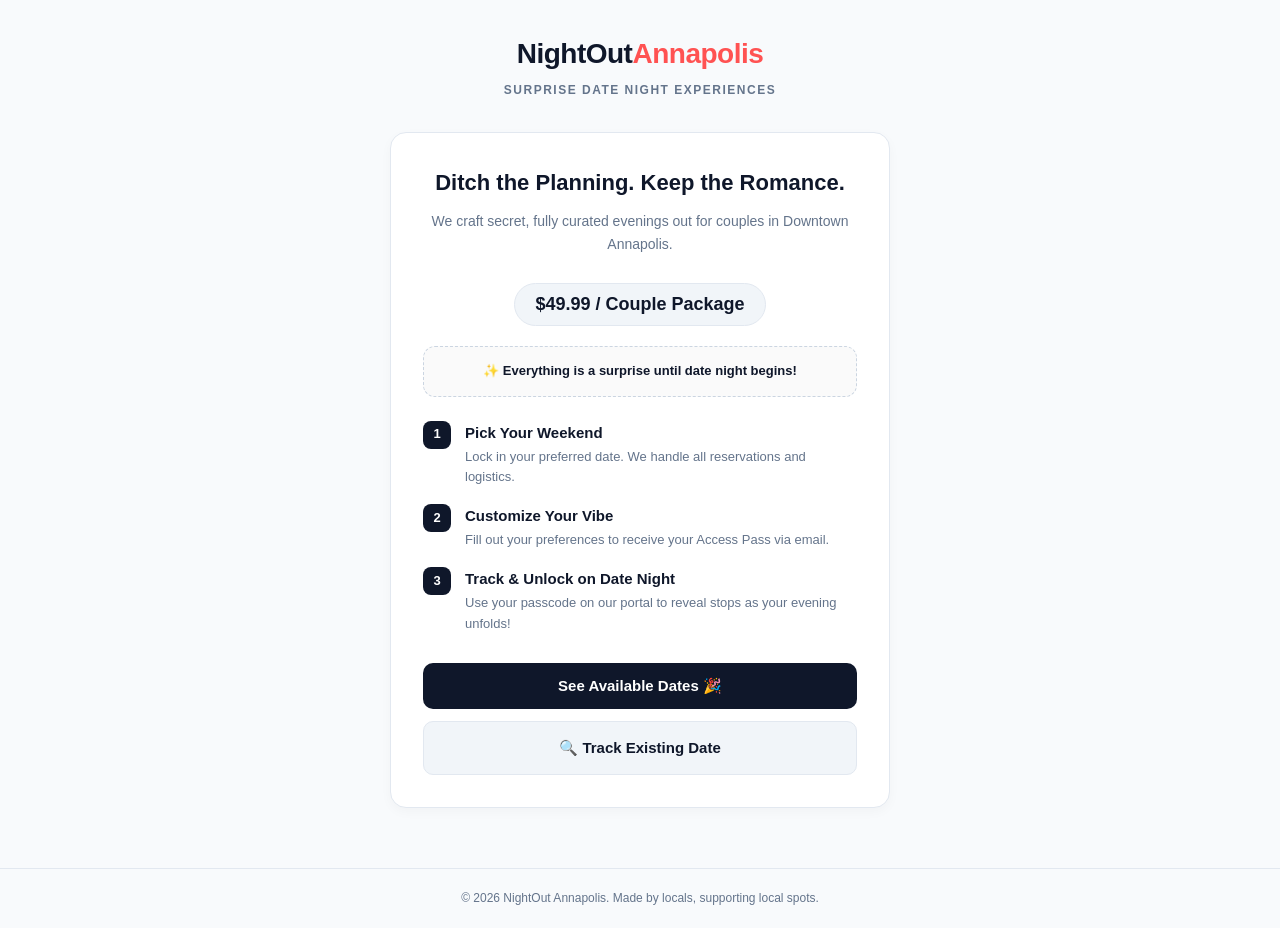
==== index.html @ 28fc631a "Update index.html" ====
<!DOCTYPE html>
<html lang="en">
<head>
    <meta charset="UTF-8">
    <meta name="viewport" content="width=device-width, initial-scale=1.0">
    <title>NightOut Annapolis — Fully Curated Surprises for Couples</title>
    <style>
        :root {
            --bg-color: #f8fafc;
            --card-bg: #ffffff;
            --primary: #0f172a;
            --accent: #ff5252;
            --text-main: #0f172a;
            --text-muted: #64748b;
            --border-color: #e2e8f0;
        }

        * { box-sizing: border-box; margin: 0; padding: 0; font-family: -apple-system, BlinkMacSystemFont, "Segoe UI", Roboto, sans-serif; }

        body {
            background-color: var(--bg-color);
            color: var(--text-main);
            line-height: 1.6;
            display: flex;
            flex-direction: column;
            min-height: 100vh;
        }

        header { text-align: center; padding: 32px 20px 12px 20px; }
        .logo { font-size: 28px; font-weight: 900; color: var(--primary); text-decoration: none; letter-spacing: -0.5px; }
        .logo span { color: var(--accent); }
        .tagline { font-size: 12px; color: var(--text-muted); font-weight: 700; letter-spacing: 1.5px; text-transform: uppercase; margin-top: 4px; }

        main { flex: 1; max-width: 540px; width: 100%; margin: 0 auto; padding: 20px 20px 60px 20px; }

        .view-card {
            background-color: var(--card-bg);
            border: 1px solid var(--border-color);
            border-radius: 16px;
            padding: 32px;
            box-shadow: 0 4px 12px rgba(15, 23, 42, 0.03);
            text-align: center;
        }

        h2 { font-size: 22px; font-weight: 800; margin-bottom: 10px; color: var(--primary); }
        p { color: var(--text-muted); margin-bottom: 20px; font-size: 14px; }

        .price-badge {
            display: inline-block;
            background-color: #f1f5f9;
            color: var(--primary);
            border: 1px solid var(--border-color);
            font-size: 18px; font-weight: 800; padding: 6px 20px; border-radius: 50px; margin: 8px 0 20px 0;
        }

        .highlight-box { background: #fafafa; border: 1px dashed #cbd5e1; padding: 14px; border-radius: 12px; margin-bottom: 24px; }
        .highlight-box p { margin-bottom: 0; color: var(--primary); font-weight: 600; font-size: 13px; }

        .steps { margin-bottom: 28px; text-align: left; }
        .step-item { display: flex; align-items: flex-start; margin-bottom: 16px; }
        .step-number {
            background-color: var(--primary);
            color: white; font-weight: 800; width: 28px; height: 28px; border-radius: 8px;
            display: flex; align-items: center; justify-content: center; margin-right: 14px; flex-shrink: 0; font-size: 13px;
        }
        .step-text h4 { font-size: 15px; font-weight: 700; margin-bottom: 2px; }
        .step-text p { font-size: 13px; margin-bottom: 0; color: var(--text-muted); }

        .form-group { margin-bottom: 18px; text-align: left; }
        label { display: block; margin-bottom: 6px; font-weight: 700; font-size: 12px; color: var(--primary); text-transform: uppercase; letter-spacing: 0.5px; }
        input[type="text"], input[type="tel"], input[type="email"], select {
            width: 100%; padding: 12px 14px; border-radius: 10px; border: 1px solid var(--border-color);
            background-color: #ffffff; color: var(--text-main); font-size: 14px; outline: none;
        }
        input:focus, select:focus { border-color: var(--primary); }

        .btn {
            display: block; width: 100%; background-color: var(--primary);
            color: white; border: none; padding: 14px; font-size: 15px; font-weight: 700; border-radius: 10px;
            cursor: pointer; text-align: center; text-decoration: none; transition: background 0.2s;
        }
        .btn:hover { background-color: #1e293b; }
        .btn-secondary { background: #f1f5f9; color: var(--primary); border: 1px solid var(--border-color); margin-top: 12px; }
        .btn-secondary:hover { background: #e2e8f0; }

        .hidden { display: none !important; }
        footer { text-align: center; padding: 20px; font-size: 12px; color: var(--text-muted); border-top: 1px solid var(--border-color); }
    </style>
</head>
<body>

    <header>
        <a href="index.html" class="logo">NightOut<span>Annapolis</span></a>
        <div class="tagline">Surprise Date Night Experiences</div>
    </header>

    <main>
        <!-- WELCOME SCREEN -->
        <div id="welcomeView" class="view-card">
            <h2>Ditch the Planning. Keep the Romance.</h2>
            <p>We craft secret, fully curated evenings out for couples in Downtown Annapolis.</p>
            
            <div class="price-badge">$49.99 / Couple Package</div>

            <div class="highlight-box">
                <p>✨ Everything is a surprise until date night begins!</p>
            </div>

            <div class="steps">
                <div class="step-item">
                    <div class="step-number">1</div>
                    <div class="step-text">
                        <h4>Pick Your Weekend</h4>
                        <p>Lock in your preferred date. We handle all reservations and logistics.</p>
                    </div>
                </div>
                <div class="step-item">
                    <div class="step-number">2</div>
                    <div class="step-text">
                        <h4>Customize Your Vibe</h4>
                        <p>Fill out your preferences to receive your Access Pass via email.</p>
                    </div>
                </div>
                <div class="step-item">
                    <div class="step-number">3</div>
                    <div class="step-text">
                        <h4>Track & Unlock on Date Night</h4>
                        <p>Use your passcode on our portal to reveal stops as your evening unfolds!</p>
                    </div>
                </div>
            </div>

            <button class="btn" onclick="switchView('bookingView')">See Available Dates 🎉</button>
            <a href="tracker.html" class="btn btn-secondary">🔍 Track Existing Date</a>
        </div>

        <!-- BOOKING SCREEN -->
        <div id="bookingView" class="view-card hidden">
            <h2>Select Your Weekend</h2>
            <p>Includes pre-booked activity tickets, curated dining reservations with perks, and surprise dessert vouchers.</p>
            
            <div style="margin: 20px 0; display: flex; flex-direction: column; gap: 12px;">
                <div style="border: 1px solid var(--border-color); border-radius: 12px; padding: 16px; display: flex; justify-content: space-between; align-items: center;">
                    <div style="text-align: left;">
                        <h4 style="font-size: 15px;">Saturday, August 8</h4>
                        <p style="font-size: 12px; color: var(--accent); font-weight: 700; margin: 0;">🔥 Only 2 Slots Left!</p>
                    </div>
                    <button class="btn" style="width: auto; padding: 8px 16px; font-size: 13px;" onclick="triggerCheckout('Saturday, August 8')">Book ($49.99)</button>
                </div>
            </div>

            <button class="btn btn-secondary" onclick="switchView('welcomeView')">← Back to Overview</button>
        </div>

        <!-- POST-PAYMENT PREFERENCES -->
        <div id="preferencesView" class="view-card hidden">
            <h2>Payment Successful! 🎉</h2>
            <p>Fill out your preferences below to generate your Access Pass:</p>
            
            <form id="preferencesForm">
                <div class="form-group">
                    <label for="names">1) First & Last Names (Both Guests):</label>
                    <input type="text" id="names" placeholder="e.g. John Smith & Jane Doe" required>
                </div>
                <div class="form-group">
                    <label for="phone">2) Cell Phone Number:</label>
                    <input type="tel" id="phone" placeholder="e.g. (410) 555-0199" required>
                </div>
                <div class="form-group">
                    <label for="email">3) Email Address:</label>
                    <input type="email" id="email" placeholder="e.g. john@example.com" required>
                </div>
                <div class="form-group">
                    <label for="diet">4) Dietary Restrictions / Food Allergies:</label>
                    <input type="text" id="diet" placeholder="e.g. None, Vegetarian, Shellfish Allergy" required>
                </div>
                <div class="form-group">
                    <label for="vibe">5) Date Vibe:</label>
                    <select id="vibe" required>
                        <option value="" disabled selected>Select a vibe...</option>
                        <option value="Waterfront & Seafood">Waterfront & Fresh Seafood</option>
                        <option value="Cozy & Intimate Wine Bar">Cozy & Intimate Wine Bar</option>
                        <option value="Hidden Underground Gastropub">Hidden Underground Gastropub</option>
                    </select>
                </div>
                <div class="form-group">
                    <label for="priceTier">6) Target Dinner Price Range:</label>
                    <select id="priceTier" required>
                        <option value="" disabled selected>Select dinner price tier...</option>
                        <option value="$ ($15-25 per person)">$ — Budget Friendly</option>
                        <option value="$$ ($25-40 per person)">$$ — Moderate / Standard</option>
                        <option value="$$$ ($40-65 per person)">$$$ — Upscale Dining</option>
                    </select>
                </div>

                <button type="submit" class="btn">Lock In Preferences & Get Pass 🔐</button>
            </form>
        </div>
    </main>

    <footer>&copy; 2026 NightOut Annapolis. Made by locals, supporting local spots.</footer>

    <script>
        const STRIPE_LINK = "https://buy.stripe.com/test_6oU8wP7Hr5ese13cwVbII00";
        const GOOGLE_SCRIPT_URL = "https://script.google.com/macros/s/AKfycbzK5qTseJuvbgz7uOT056mxcE2o-JESYaNkNkLnEhcASWbCfFkzxJ-SFBcqgxnPk8jW7-/exec";

        function switchView(id) {
            document.getElementById('welcomeView').classList.add('hidden');
            document.getElementById('bookingView').classList.add('hidden');
            document.getElementById('preferencesView').classList.add('hidden');
            document.getElementById(id).classList.remove('hidden');
        }

        function triggerCheckout(date) {
            localStorage.setItem('chosenDate', date);
            window.location.href = STRIPE_LINK;
        }

        window.addEventListener('DOMContentLoaded', () => {
            const urlParams = new URLSearchParams(window.location.search);
            if (window.location.hash === '#success' || urlParams.get('success') === 'true') {
                switchView('preferencesView');
            }
        });

        document.getElementById('preferencesForm').addEventListener('submit', (e) => {
            e.preventDefault();
            const submitBtn = e.target.querySelector('button');
            submitBtn.textContent = "Saving & Emailing Pass...";
            submitBtn.disabled = true;

            const payload = {
                date: localStorage.getItem('chosenDate') || "Saturday, August 8",
                names: document.getElementById('names').value,
                phone: document.getElementById('phone').value,
                email: document.getElementById('email').value,
                diet: document.getElementById('diet').value,
                vibe: document.getElementById('vibe').value,
                priceTier: document.getElementById('priceTier').value
            };

            fetch(GOOGLE_SCRIPT_URL, {
                method: "POST",
                mode: "no-cors",
                headers: { "Content-Type": "application/json" },
                body: JSON.stringify(payload)
            })
            .then(() => {
                alert('Preferences locked in! Check your email for your confidential Access Pass.');
                window.location.href = "tracker.html";
            });
        });
    </script>
</body>
</html>
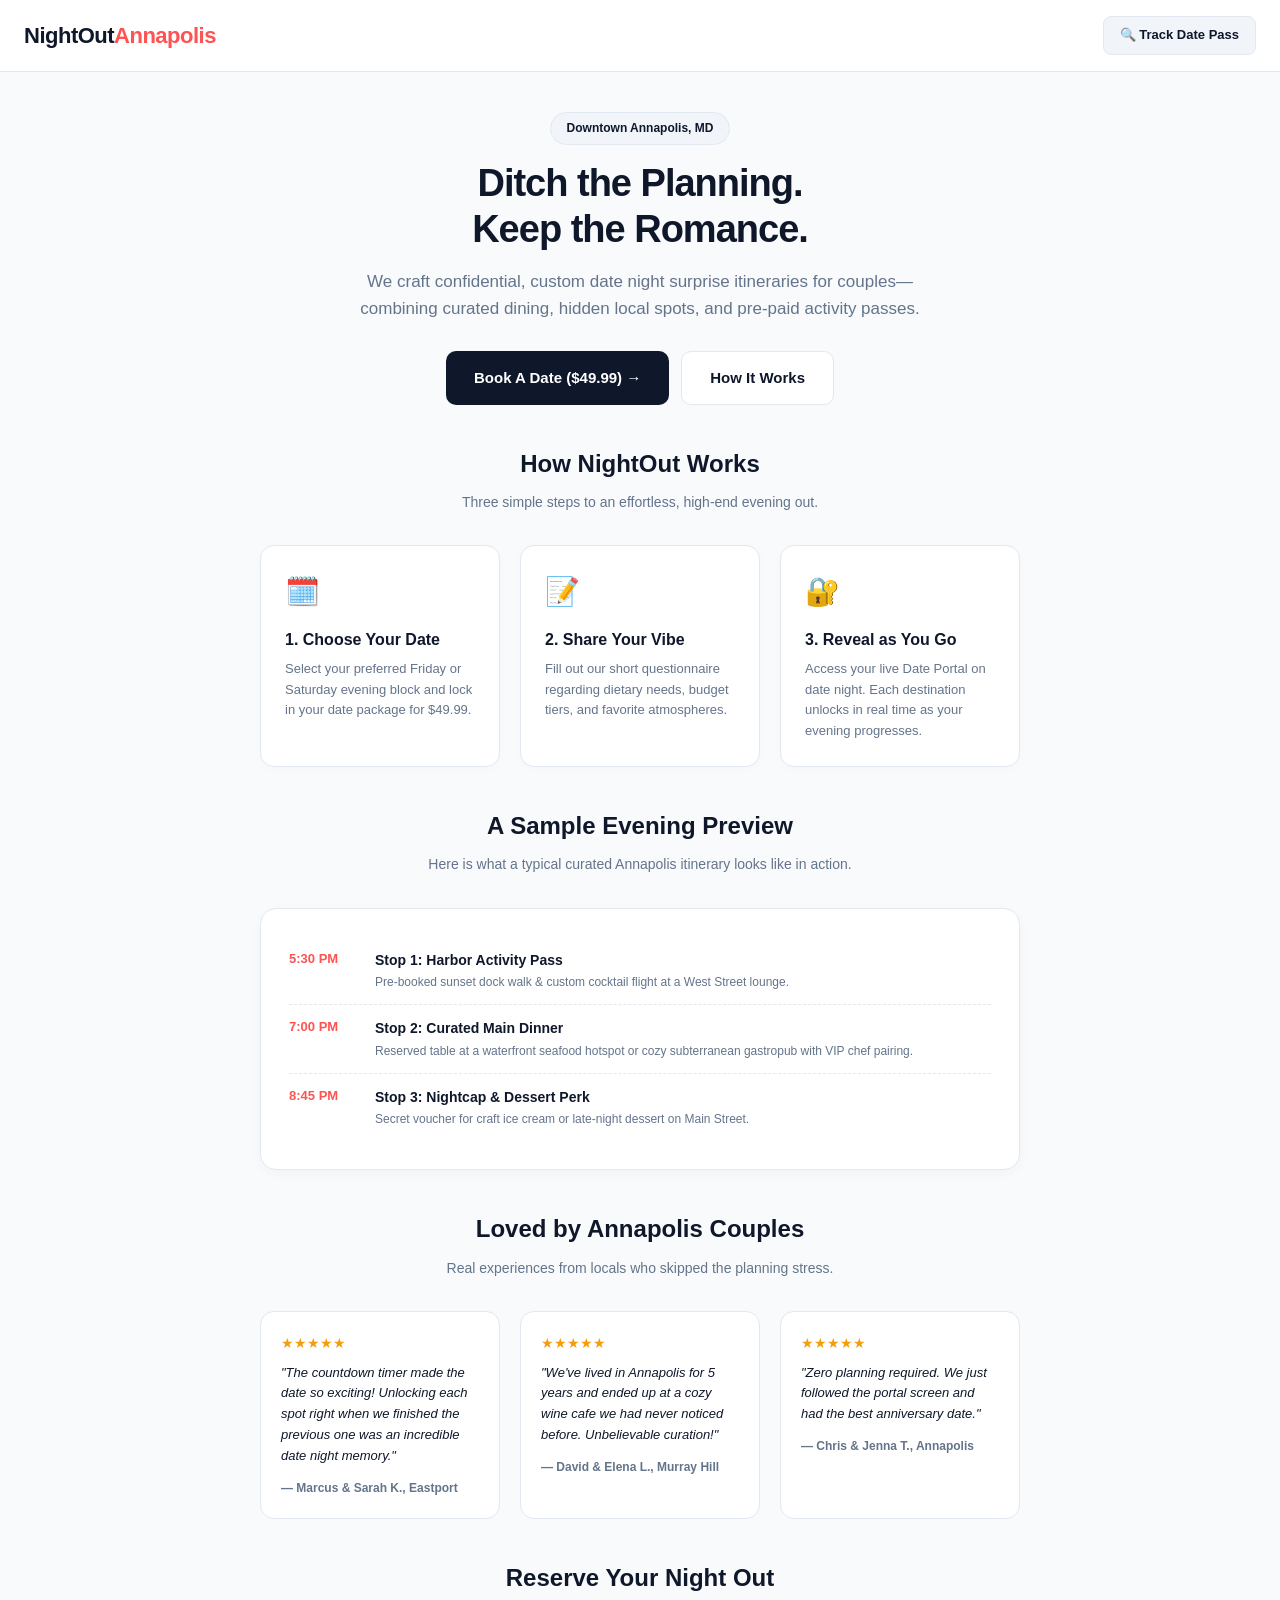
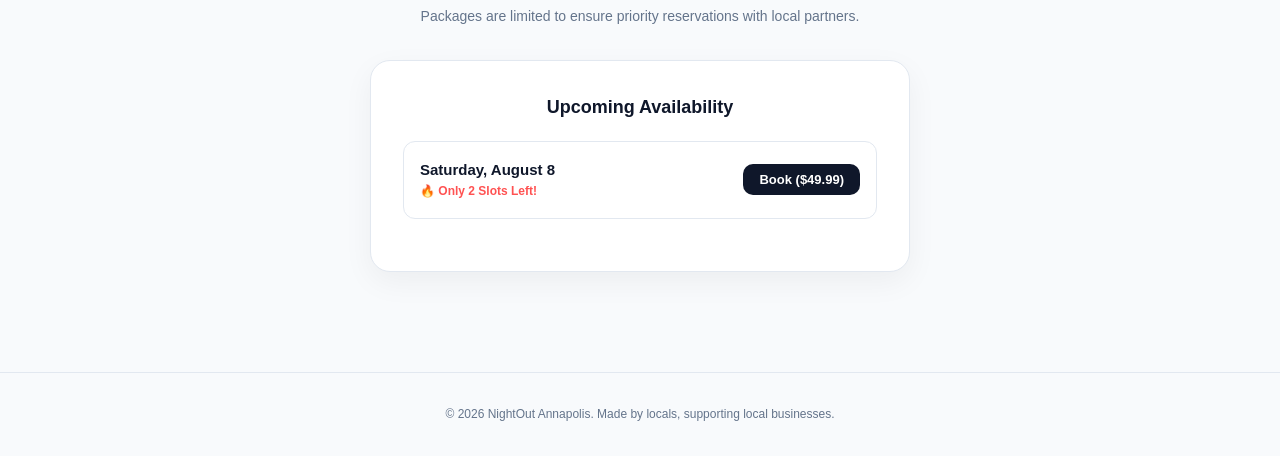
==== commit 253bd26e: "Update index.html" ====
--- a/index.html
+++ b/index.html
@@ -26,189 +26,264 @@
             min-height: 100vh;
         }
 
-        header { text-align: center; padding: 32px 20px 12px 20px; }
-        .logo { font-size: 28px; font-weight: 900; color: var(--primary); text-decoration: none; letter-spacing: -0.5px; }
+        /* Header Navigation */
+        header {
+            background: rgba(255, 255, 255, 0.9);
+            backdrop-filter: blur(8px);
+            border-bottom: 1px solid var(--border-color);
+            position: sticky; top: 0; z-index: 100;
+            padding: 16px 24px; display: flex; justify-content: space-between; align-items: center;
+        }
+        .logo { font-size: 22px; font-weight: 900; color: var(--primary); text-decoration: none; letter-spacing: -0.5px; }
         .logo span { color: var(--accent); }
-        .tagline { font-size: 12px; color: var(--text-muted); font-weight: 700; letter-spacing: 1.5px; text-transform: uppercase; margin-top: 4px; }
-
-        main { flex: 1; max-width: 540px; width: 100%; margin: 0 auto; padding: 20px 20px 60px 20px; }
-
-        .view-card {
-            background-color: var(--card-bg);
-            border: 1px solid var(--border-color);
-            border-radius: 16px;
-            padding: 32px;
-            box-shadow: 0 4px 12px rgba(15, 23, 42, 0.03);
-            text-align: center;
-        }
-
-        h2 { font-size: 22px; font-weight: 800; margin-bottom: 10px; color: var(--primary); }
-        p { color: var(--text-muted); margin-bottom: 20px; font-size: 14px; }
-
-        .price-badge {
-            display: inline-block;
-            background-color: #f1f5f9;
-            color: var(--primary);
-            border: 1px solid var(--border-color);
-            font-size: 18px; font-weight: 800; padding: 6px 20px; border-radius: 50px; margin: 8px 0 20px 0;
-        }
-
-        .highlight-box { background: #fafafa; border: 1px dashed #cbd5e1; padding: 14px; border-radius: 12px; margin-bottom: 24px; }
-        .highlight-box p { margin-bottom: 0; color: var(--primary); font-weight: 600; font-size: 13px; }
-
-        .steps { margin-bottom: 28px; text-align: left; }
-        .step-item { display: flex; align-items: flex-start; margin-bottom: 16px; }
-        .step-number {
-            background-color: var(--primary);
-            color: white; font-weight: 800; width: 28px; height: 28px; border-radius: 8px;
-            display: flex; align-items: center; justify-content: center; margin-right: 14px; flex-shrink: 0; font-size: 13px;
-        }
-        .step-text h4 { font-size: 15px; font-weight: 700; margin-bottom: 2px; }
-        .step-text p { font-size: 13px; margin-bottom: 0; color: var(--text-muted); }
-
+        .nav-btn {
+            background: #f1f5f9; color: var(--primary); border: 1px solid var(--border-color);
+            padding: 8px 16px; border-radius: 8px; font-size: 13px; font-weight: 700; text-decoration: none; transition: 0.2s;
+        }
+        .nav-btn:hover { background: #e2e8f0; }
+
+        /* Hero Section */
+        .hero {
+            max-width: 800px; margin: 40px auto 20px auto; padding: 0 20px; text-align: center;
+        }
+        .hero-badge {
+            display: inline-block; background: #f1f5f9; color: var(--primary); font-size: 12px;
+            font-weight: 700; padding: 6px 16px; border-radius: 50px; border: 1px solid var(--border-color); margin-bottom: 16px;
+        }
+        .hero h1 { font-size: 38px; font-weight: 900; line-height: 1.2; color: var(--primary); letter-spacing: -1px; margin-bottom: 16px; }
+        .hero p { font-size: 17px; color: var(--text-muted); max-width: 600px; margin: 0 auto 28px auto; }
+
+        .cta-box { display: flex; gap: 12px; justify-content: center; flex-wrap: wrap; }
+        .btn {
+            background-color: var(--primary); color: white; border: none; padding: 14px 28px;
+            font-size: 15px; font-weight: 700; border-radius: 10px; cursor: pointer; text-decoration: none; transition: 0.2s;
+        }
+        .btn:hover { background-color: #1e293b; }
+        .btn-secondary { background: #ffffff; color: var(--primary); border: 1px solid var(--border-color); }
+
+        /* Sections Structure */
+        section { max-width: 800px; margin: 40px auto; padding: 0 20px; }
+        .section-title { font-size: 24px; font-weight: 800; text-align: center; margin-bottom: 8px; }
+        .section-subtitle { font-size: 14px; color: var(--text-muted); text-align: center; margin-bottom: 32px; }
+
+        /* Features / Grid */
+        .grid-3 { display: grid; grid-template-columns: repeat(auto-fit, minmax(220px, 1fr)); gap: 20px; }
+        .feature-card {
+            background: #ffffff; border: 1px solid var(--border-color); border-radius: 14px; padding: 24px;
+            box-shadow: 0 2px 8px rgba(0,0,0,0.02); text-align: left;
+        }
+        .feature-icon { font-size: 28px; margin-bottom: 12px; }
+        .feature-card h3 { font-size: 16px; font-weight: 800; margin-bottom: 6px; }
+        .feature-card p { font-size: 13px; color: var(--text-muted); margin-bottom: 0; }
+
+        /* Sample Itinerary Preview */
+        .sample-box {
+            background: #ffffff; border: 1px solid var(--border-color); border-radius: 16px; padding: 28px;
+            box-shadow: 0 4px 12px rgba(0,0,0,0.03);
+        }
+        .sample-step {
+            display: flex; gap: 16px; align-items: flex-start; padding: 12px 0; border-bottom: 1px dashed var(--border-color);
+        }
+        .sample-step:last-child { border-bottom: none; }
+        .sample-time { font-weight: 800; font-size: 13px; color: var(--accent); width: 70px; flex-shrink: 0; }
+        .sample-desc h4 { font-size: 14px; font-weight: 700; margin-bottom: 2px; }
+        .sample-desc p { font-size: 12px; color: var(--text-muted); margin: 0; }
+
+        /* Reviews Carousel / Grid */
+        .review-card {
+            background: #ffffff; border: 1px solid var(--border-color); border-radius: 14px; padding: 20px; text-align: left;
+        }
+        .stars { color: #f59e0b; font-size: 14px; margin-bottom: 8px; }
+        .review-card p { font-size: 13px; color: var(--text-main); font-style: italic; margin-bottom: 12px; }
+        .reviewer { font-size: 12px; font-weight: 700; color: var(--text-muted); }
+
+        /* Embedded Form Modal Card */
+        .form-modal-card {
+            background: #ffffff; border: 1px solid var(--border-color); border-radius: 20px;
+            padding: 32px; box-shadow: 0 10px 30px rgba(0,0,0,0.05); max-width: 540px; margin: 0 auto;
+        }
         .form-group { margin-bottom: 18px; text-align: left; }
-        label { display: block; margin-bottom: 6px; font-weight: 700; font-size: 12px; color: var(--primary); text-transform: uppercase; letter-spacing: 0.5px; }
+        label { display: block; margin-bottom: 6px; font-weight: 700; font-size: 12px; color: var(--primary); text-transform: uppercase; }
         input[type="text"], input[type="tel"], input[type="email"], select {
             width: 100%; padding: 12px 14px; border-radius: 10px; border: 1px solid var(--border-color);
             background-color: #ffffff; color: var(--text-main); font-size: 14px; outline: none;
         }
-        input:focus, select:focus { border-color: var(--primary); }
-
-        .btn {
-            display: block; width: 100%; background-color: var(--primary);
-            color: white; border: none; padding: 14px; font-size: 15px; font-weight: 700; border-radius: 10px;
-            cursor: pointer; text-align: center; text-decoration: none; transition: background 0.2s;
-        }
-        .btn:hover { background-color: #1e293b; }
-        .btn-secondary { background: #f1f5f9; color: var(--primary); border: 1px solid var(--border-color); margin-top: 12px; }
-        .btn-secondary:hover { background: #e2e8f0; }
 
         .hidden { display: none !important; }
-        footer { text-align: center; padding: 20px; font-size: 12px; color: var(--text-muted); border-top: 1px solid var(--border-color); }
+        footer { text-align: center; padding: 32px 20px; font-size: 12px; color: var(--text-muted); border-top: 1px solid var(--border-color); margin-top: 60px; }
     </style>
 </head>
 <body>
 
     <header>
         <a href="index.html" class="logo">NightOut<span>Annapolis</span></a>
-        <div class="tagline">Surprise Date Night Experiences</div>
+        <a href="tracker.html" class="nav-btn">🔍 Track Date Pass</a>
     </header>
 
     <main>
-        <!-- WELCOME SCREEN -->
-        <div id="welcomeView" class="view-card">
-            <h2>Ditch the Planning. Keep the Romance.</h2>
-            <p>We craft secret, fully curated evenings out for couples in Downtown Annapolis.</p>
+        <!-- HERO SECTION -->
+        <div class="hero">
+            <span class="hero-badge">Downtown Annapolis, MD</span>
+            <h1>Ditch the Planning.<br>Keep the Romance.</h1>
+            <p>We craft confidential, custom date night surprise itineraries for couples—combining curated dining, hidden local spots, and pre-paid activity passes.</p>
+            <div class="cta-box">
+                <button class="btn" onclick="scrollToBooking()">Book A Date ($49.99) →</button>
+                <a href="#howItWorks" class="btn btn-secondary">How It Works</a>
+            </div>
+        </div>
+
+        <!-- HOW IT WORKS -->
+        <section id="howItWorks">
+            <h2 class="section-title">How NightOut Works</h2>
+            <p class="section-subtitle">Three simple steps to an effortless, high-end evening out.</p>
             
-            <div class="price-badge">$49.99 / Couple Package</div>
-
-            <div class="highlight-box">
-                <p>✨ Everything is a surprise until date night begins!</p>
-            </div>
-
-            <div class="steps">
-                <div class="step-item">
-                    <div class="step-number">1</div>
-                    <div class="step-text">
-                        <h4>Pick Your Weekend</h4>
-                        <p>Lock in your preferred date. We handle all reservations and logistics.</p>
-                    </div>
-                </div>
-                <div class="step-item">
-                    <div class="step-number">2</div>
-                    <div class="step-text">
-                        <h4>Customize Your Vibe</h4>
-                        <p>Fill out your preferences to receive your Access Pass via email.</p>
-                    </div>
-                </div>
-                <div class="step-item">
-                    <div class="step-number">3</div>
-                    <div class="step-text">
-                        <h4>Track & Unlock on Date Night</h4>
-                        <p>Use your passcode on our portal to reveal stops as your evening unfolds!</p>
-                    </div>
-                </div>
-            </div>
-
-            <button class="btn" onclick="switchView('bookingView')">See Available Dates 🎉</button>
-            <a href="tracker.html" class="btn btn-secondary">🔍 Track Existing Date</a>
-        </div>
-
-        <!-- BOOKING SCREEN -->
-        <div id="bookingView" class="view-card hidden">
-            <h2>Select Your Weekend</h2>
-            <p>Includes pre-booked activity tickets, curated dining reservations with perks, and surprise dessert vouchers.</p>
-            
-            <div style="margin: 20px 0; display: flex; flex-direction: column; gap: 12px;">
-                <div style="border: 1px solid var(--border-color); border-radius: 12px; padding: 16px; display: flex; justify-content: space-between; align-items: center;">
-                    <div style="text-align: left;">
-                        <h4 style="font-size: 15px;">Saturday, August 8</h4>
-                        <p style="font-size: 12px; color: var(--accent); font-weight: 700; margin: 0;">🔥 Only 2 Slots Left!</p>
-                    </div>
-                    <button class="btn" style="width: auto; padding: 8px 16px; font-size: 13px;" onclick="triggerCheckout('Saturday, August 8')">Book ($49.99)</button>
-                </div>
-            </div>
-
-            <button class="btn btn-secondary" onclick="switchView('welcomeView')">← Back to Overview</button>
-        </div>
-
-        <!-- POST-PAYMENT PREFERENCES -->
-        <div id="preferencesView" class="view-card hidden">
-            <h2>Payment Successful! 🎉</h2>
-            <p>Fill out your preferences below to generate your Access Pass:</p>
-            
-            <form id="preferencesForm">
-                <div class="form-group">
-                    <label for="names">1) First & Last Names (Both Guests):</label>
-                    <input type="text" id="names" placeholder="e.g. John Smith & Jane Doe" required>
-                </div>
-                <div class="form-group">
-                    <label for="phone">2) Cell Phone Number:</label>
-                    <input type="tel" id="phone" placeholder="e.g. (410) 555-0199" required>
-                </div>
-                <div class="form-group">
-                    <label for="email">3) Email Address:</label>
-                    <input type="email" id="email" placeholder="e.g. john@example.com" required>
-                </div>
-                <div class="form-group">
-                    <label for="diet">4) Dietary Restrictions / Food Allergies:</label>
-                    <input type="text" id="diet" placeholder="e.g. None, Vegetarian, Shellfish Allergy" required>
-                </div>
-                <div class="form-group">
-                    <label for="vibe">5) Date Vibe:</label>
-                    <select id="vibe" required>
-                        <option value="" disabled selected>Select a vibe...</option>
-                        <option value="Waterfront & Seafood">Waterfront & Fresh Seafood</option>
-                        <option value="Cozy & Intimate Wine Bar">Cozy & Intimate Wine Bar</option>
-                        <option value="Hidden Underground Gastropub">Hidden Underground Gastropub</option>
-                    </select>
-                </div>
-                <div class="form-group">
-                    <label for="priceTier">6) Target Dinner Price Range:</label>
-                    <select id="priceTier" required>
-                        <option value="" disabled selected>Select dinner price tier...</option>
-                        <option value="$ ($15-25 per person)">$ — Budget Friendly</option>
-                        <option value="$$ ($25-40 per person)">$$ — Moderate / Standard</option>
-                        <option value="$$$ ($40-65 per person)">$$$ — Upscale Dining</option>
-                    </select>
-                </div>
-
-                <button type="submit" class="btn">Lock In Preferences & Get Pass 🔐</button>
-            </form>
-        </div>
+            <div class="grid-3">
+                <div class="feature-card">
+                    <div class="feature-icon">🗓️</div>
+                    <h3>1. Choose Your Date</h3>
+                    <p>Select your preferred Friday or Saturday evening block and lock in your date package for $49.99.</p>
+                </div>
+                <div class="feature-card">
+                    <div class="feature-icon">📝</div>
+                    <h3>2. Share Your Vibe</h3>
+                    <p>Fill out our short questionnaire regarding dietary needs, budget tiers, and favorite atmospheres.</p>
+                </div>
+                <div class="feature-card">
+                    <div class="feature-icon">🔐</div>
+                    <h3>3. Reveal as You Go</h3>
+                    <p>Access your live Date Portal on date night. Each destination unlocks in real time as your evening progresses.</p>
+                </div>
+            </div>
+        </section>
+
+        <!-- SAMPLE ITINERARY PREVIEW -->
+        <section>
+            <h2 class="section-title">A Sample Evening Preview</h2>
+            <p class="section-subtitle">Here is what a typical curated Annapolis itinerary looks like in action.</p>
+
+            <div class="sample-box">
+                <div class="sample-step">
+                    <div class="sample-time">5:30 PM</div>
+                    <div class="sample-desc">
+                        <h4>Stop 1: Harbor Activity Pass</h4>
+                        <p>Pre-booked sunset dock walk & custom cocktail flight at a West Street lounge.</p>
+                    </div>
+                </div>
+                <div class="sample-step">
+                    <div class="sample-time">7:00 PM</div>
+                    <div class="sample-desc">
+                        <h4>Stop 2: Curated Main Dinner</h4>
+                        <p>Reserved table at a waterfront seafood hotspot or cozy subterranean gastropub with VIP chef pairing.</p>
+                    </div>
+                </div>
+                <div class="sample-step">
+                    <div class="sample-time">8:45 PM</div>
+                    <div class="sample-desc">
+                        <h4>Stop 3: Nightcap & Dessert Perk</h4>
+                        <p>Secret voucher for craft ice cream or late-night dessert on Main Street.</p>
+                    </div>
+                </div>
+            </div>
+        </section>
+
+        <!-- VERIFIED REVIEWS -->
+        <section>
+            <h2 class="section-title">Loved by Annapolis Couples</h2>
+            <p class="section-subtitle">Real experiences from locals who skipped the planning stress.</p>
+
+            <div class="grid-3">
+                <div class="review-card">
+                    <div class="stars">★★★★★</div>
+                    <p>"The countdown timer made the date so exciting! Unlocking each spot right when we finished the previous one was an incredible date night memory."</p>
+                    <div class="reviewer">— Marcus & Sarah K., Eastport</div>
+                </div>
+                <div class="review-card">
+                    <div class="stars">★★★★★</div>
+                    <p>"We've lived in Annapolis for 5 years and ended up at a cozy wine cafe we had never noticed before. Unbelievable curation!"</p>
+                    <div class="reviewer">— David & Elena L., Murray Hill</div>
+                </div>
+                <div class="review-card">
+                    <div class="stars">★★★★★</div>
+                    <p>"Zero planning required. We just followed the portal screen and had the best anniversary date."</p>
+                    <div class="reviewer">— Chris & Jenna T., Annapolis</div>
+                </div>
+            </div>
+        </section>
+
+        <!-- BOOKING SECTION / MODAL CARD -->
+        <section id="bookingSection">
+            <h2 class="section-title">Reserve Your Night Out</h2>
+            <p class="section-subtitle">Packages are limited to ensure priority reservations with local partners.</p>
+
+            <!-- VIEW 1: DATE SELECT -->
+            <div id="bookingCard" class="form-modal-card">
+                <h3 style="font-size: 18px; margin-bottom: 12px; text-align: center;">Upcoming Availability</h3>
+                <div style="margin: 20px 0; display: flex; flex-direction: column; gap: 12px;">
+                    <div style="border: 1px solid var(--border-color); border-radius: 12px; padding: 16px; display: flex; justify-content: space-between; align-items: center;">
+                        <div style="text-align: left;">
+                            <h4 style="font-size: 15px;">Saturday, August 8</h4>
+                            <p style="font-size: 12px; color: var(--accent); font-weight: 700; margin: 0;">🔥 Only 2 Slots Left!</p>
+                        </div>
+                        <button class="btn" style="padding: 8px 16px; font-size: 13px;" onclick="triggerCheckout('Saturday, August 8')">Book ($49.99)</button>
+                    </div>
+                </div>
+            </div>
+
+            <!-- VIEW 2: POST PAYMENT PREFERENCES FORM -->
+            <div id="preferencesCard" class="form-modal-card hidden">
+                <h3 style="font-size: 20px; font-weight: 800; margin-bottom: 8px; text-align: center;">Payment Confirmed! 🎉</h3>
+                <p style="font-size: 13px; color: var(--text-muted); margin-bottom: 20px; text-align: center;">Tell us your preferences so we can customize your surprise itinerary:</p>
+                
+                <form id="preferencesForm">
+                    <div class="form-group">
+                        <label for="names">1) First & Last Names (Both Guests):</label>
+                        <input type="text" id="names" placeholder="e.g. John Smith & Jane Doe" required>
+                    </div>
+                    <div class="form-group">
+                        <label for="phone">2) Cell Phone Number:</label>
+                        <input type="tel" id="phone" placeholder="e.g. (410) 555-0199" required>
+                    </div>
+                    <div class="form-group">
+                        <label for="email">3) Email Address:</label>
+                        <input type="email" id="email" placeholder="e.g. john@example.com" required>
+                    </div>
+                    <div class="form-group">
+                        <label for="diet">4) Dietary Restrictions / Food Allergies:</label>
+                        <input type="text" id="diet" placeholder="e.g. None, Vegetarian, Shellfish Allergy" required>
+                    </div>
+                    <div class="form-group">
+                        <label for="vibe">5) Preferred Date Atmosphere:</label>
+                        <select id="vibe" required>
+                            <option value="" disabled selected>Select a vibe style...</option>
+                            <option value="Waterfront & Seafood">Waterfront & Fresh Seafood</option>
+                            <option value="Cozy & Intimate Wine Bar">Cozy & Intimate Wine Bar</option>
+                            <option value="Hidden Underground Gastropub">Hidden Underground Gastropub</option>
+                        </select>
+                    </div>
+                    <div class="form-group">
+                        <label for="priceTier">6) Target Dinner Spending Range:</label>
+                        <select id="priceTier" required>
+                            <option value="" disabled selected>Select target dinner price...</option>
+                            <option value="$ ($15-25 per person)">$ — Budget Friendly ($15–$25 per entree)</option>
+                            <option value="$$ ($25-40 per person)">$$ — Moderate / Standard ($25–$40 per entree)</option>
+                            <option value="$$$ ($40-65 per person)">$$$ — Upscale Dining ($40–$65 per entree)</option>
+                        </select>
+                    </div>
+
+                    <button type="submit" class="btn" style="width: 100%;">Lock In Preferences & Get Pass 🔐</button>
+                </form>
+            </div>
+        </section>
     </main>
 
-    <footer>&copy; 2026 NightOut Annapolis. Made by locals, supporting local spots.</footer>
+    <footer>&copy; 2026 NightOut Annapolis. Made by locals, supporting local businesses.</footer>
 
     <script>
         const STRIPE_LINK = "https://buy.stripe.com/test_6oU8wP7Hr5ese13cwVbII00";
-        const GOOGLE_SCRIPT_URL = "https://script.google.com/macros/s/AKfycbzK5qTseJuvbgz7uOT056mxcE2o-JESYaNkNkLnEhcASWbCfFkzxJ-SFBcqgxnPk8jW7-/exec";
-
-        function switchView(id) {
-            document.getElementById('welcomeView').classList.add('hidden');
-            document.getElementById('bookingView').classList.add('hidden');
-            document.getElementById('preferencesView').classList.add('hidden');
-            document.getElementById(id).classList.remove('hidden');
+        const GOOGLE_SCRIPT_URL = "https://script.google.com/macros/s/AKfycbzK5qTseJuvbgz7uOT056mxcE2o-JESYaNkLnEhcASWbCfFkzxJ-SFBcqgxnPk8jW7-/exec";
+
+        function scrollToBooking() {
+            document.getElementById('bookingSection').scrollIntoView({ behavior: 'smooth' });
         }
 
         function triggerCheckout(date) {
@@ -216,10 +291,13 @@
             window.location.href = STRIPE_LINK;
         }
 
+        // Show preferences form after successful Stripe checkout
         window.addEventListener('DOMContentLoaded', () => {
             const urlParams = new URLSearchParams(window.location.search);
             if (window.location.hash === '#success' || urlParams.get('success') === 'true') {
-                switchView('preferencesView');
+                document.getElementById('bookingCard').classList.add('hidden');
+                document.getElementById('preferencesCard').classList.remove('hidden');
+                scrollToBooking();
             }
         });
 
@@ -246,7 +324,7 @@
                 body: JSON.stringify(payload)
             })
             .then(() => {
-                alert('Preferences locked in! Check your email for your confidential Access Pass.');
+                alert('Preferences locked in! Check your email for your date passcode.');
                 window.location.href = "tracker.html";
             });
         });
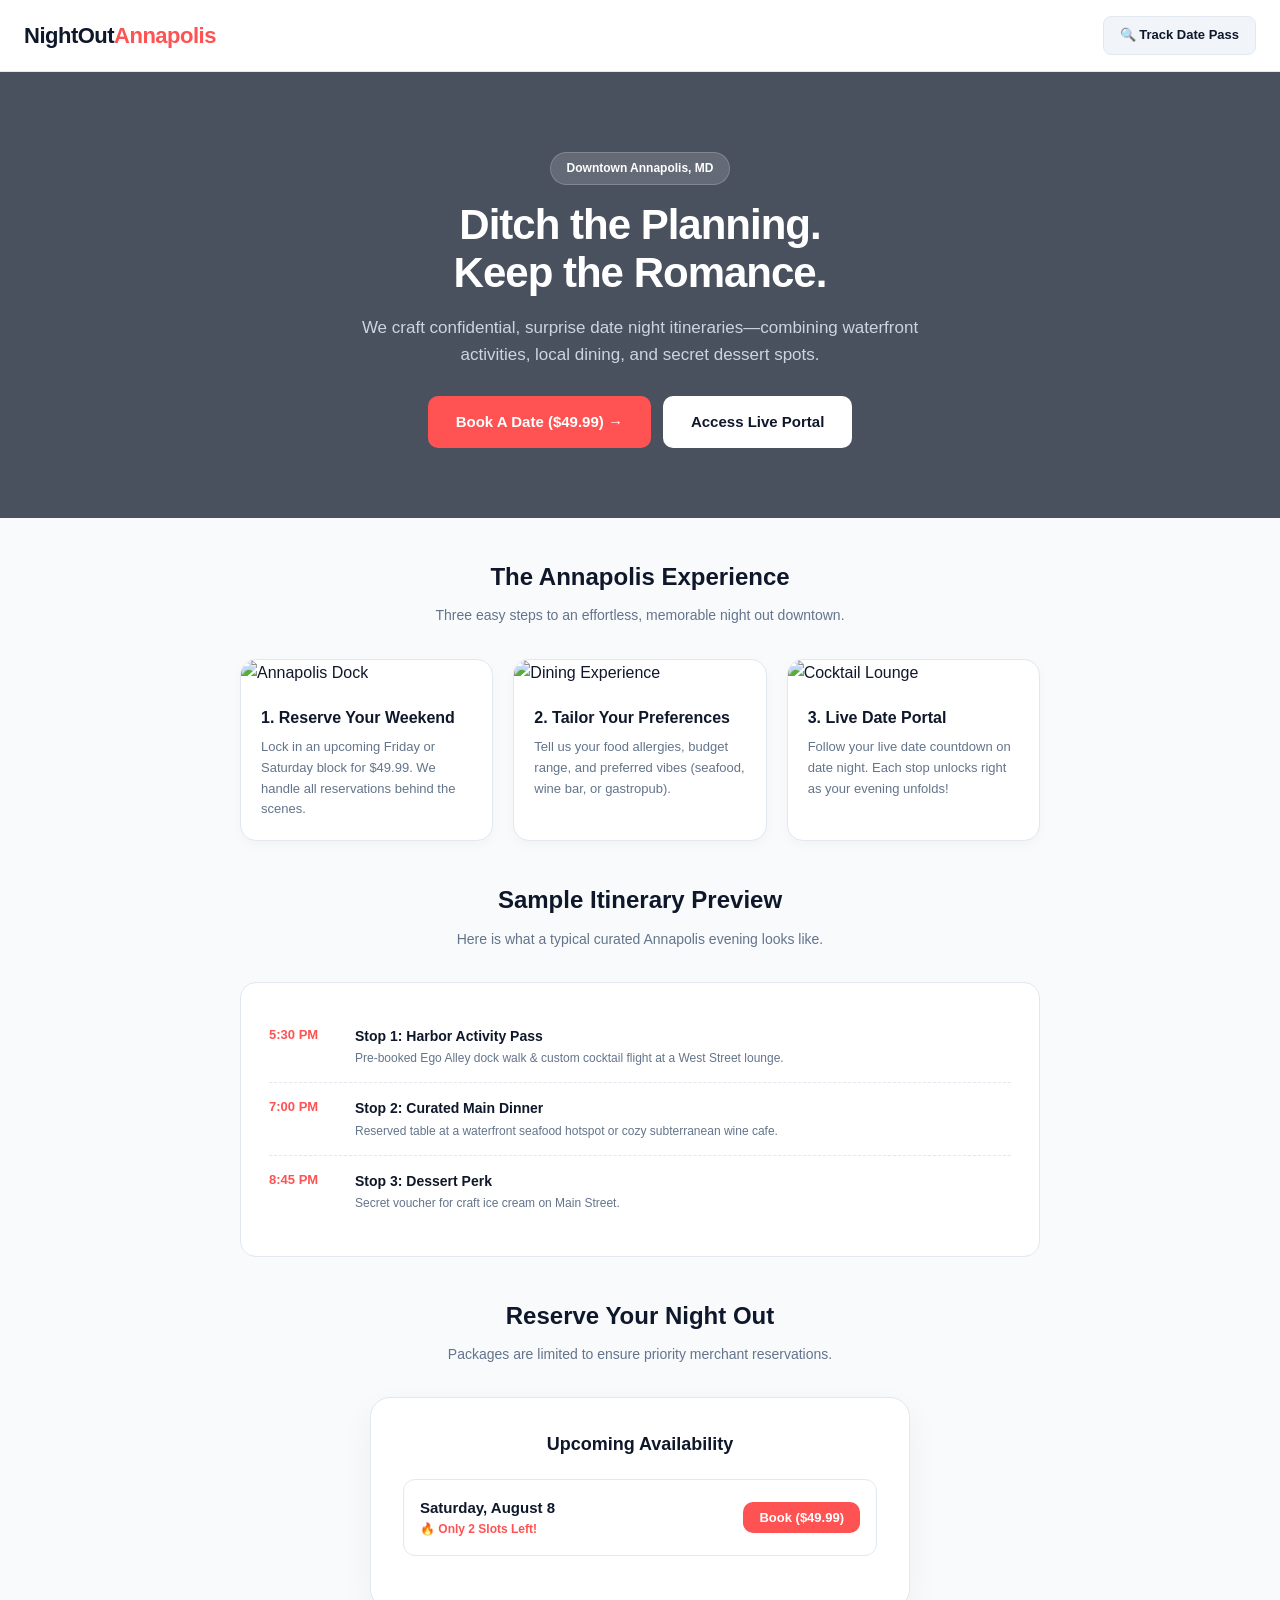
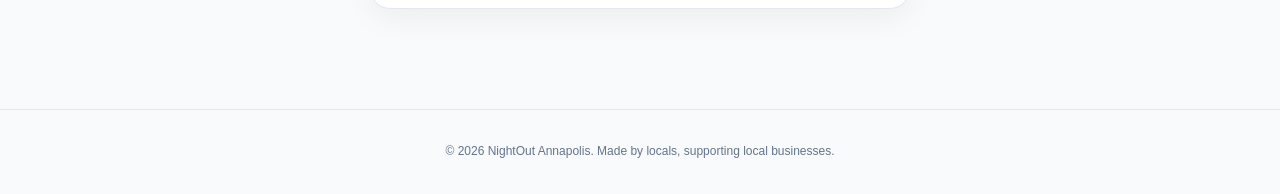
==== commit bd3111c2: "Update index.html" ====
--- a/index.html
+++ b/index.html
@@ -17,21 +17,11 @@
 
         * { box-sizing: border-box; margin: 0; padding: 0; font-family: -apple-system, BlinkMacSystemFont, "Segoe UI", Roboto, sans-serif; }
 
-        body {
-            background-color: var(--bg-color);
-            color: var(--text-main);
-            line-height: 1.6;
-            display: flex;
-            flex-direction: column;
-            min-height: 100vh;
-        }
-
-        /* Header Navigation */
+        body { background-color: var(--bg-color); color: var(--text-main); line-height: 1.6; display: flex; flex-direction: column; min-height: 100vh; }
+
         header {
-            background: rgba(255, 255, 255, 0.9);
-            backdrop-filter: blur(8px);
-            border-bottom: 1px solid var(--border-color);
-            position: sticky; top: 0; z-index: 100;
+            background: rgba(255, 255, 255, 0.95); backdrop-filter: blur(8px);
+            border-bottom: 1px solid var(--border-color); position: sticky; top: 0; z-index: 100;
             padding: 16px 24px; display: flex; justify-content: space-between; align-items: center;
         }
         .logo { font-size: 22px; font-weight: 900; color: var(--primary); text-decoration: none; letter-spacing: -0.5px; }
@@ -42,62 +32,52 @@
         }
         .nav-btn:hover { background: #e2e8f0; }
 
-        /* Hero Section */
+        /* Hero Banner with Background Image */
         .hero {
-            max-width: 800px; margin: 40px auto 20px auto; padding: 0 20px; text-align: center;
+            position: relative;
+            background: linear-gradient(rgba(15, 23, 42, 0.75), rgba(15, 23, 42, 0.75)), 
+                        url('https://images.unsplash.com/photo-1544551763-46a013bb70d5?auto=format&fit=crop&w=1200&q=80') center/cover no-repeat;
+            color: #ffffff; text-align: center; padding: 80px 20px 70px 20px; margin-bottom: 40px;
         }
         .hero-badge {
-            display: inline-block; background: #f1f5f9; color: var(--primary); font-size: 12px;
-            font-weight: 700; padding: 6px 16px; border-radius: 50px; border: 1px solid var(--border-color); margin-bottom: 16px;
-        }
-        .hero h1 { font-size: 38px; font-weight: 900; line-height: 1.2; color: var(--primary); letter-spacing: -1px; margin-bottom: 16px; }
-        .hero p { font-size: 17px; color: var(--text-muted); max-width: 600px; margin: 0 auto 28px auto; }
-
-        .cta-box { display: flex; gap: 12px; justify-content: center; flex-wrap: wrap; }
+            display: inline-block; background: rgba(255, 255, 255, 0.15); color: #ffffff;
+            font-size: 12px; font-weight: 700; padding: 6px 16px; border-radius: 50px;
+            backdrop-filter: blur(4px); margin-bottom: 16px; border: 1px solid rgba(255, 255, 255, 0.2);
+        }
+        .hero h1 { font-size: 42px; font-weight: 900; line-height: 1.15; letter-spacing: -1px; margin-bottom: 16px; }
+        .hero p { font-size: 17px; color: #cbd5e1; max-width: 600px; margin: 0 auto 28px auto; }
+
         .btn {
-            background-color: var(--primary); color: white; border: none; padding: 14px 28px;
-            font-size: 15px; font-weight: 700; border-radius: 10px; cursor: pointer; text-decoration: none; transition: 0.2s;
-        }
-        .btn:hover { background-color: #1e293b; }
-        .btn-secondary { background: #ffffff; color: var(--primary); border: 1px solid var(--border-color); }
-
-        /* Sections Structure */
-        section { max-width: 800px; margin: 40px auto; padding: 0 20px; }
+            background-color: var(--accent); color: white; border: none; padding: 14px 28px;
+            font-size: 15px; font-weight: 700; border-radius: 10px; cursor: pointer; text-decoration: none; display: inline-block; transition: 0.2s;
+        }
+        .btn:hover { background-color: #e04343; }
+        .btn-secondary { background: #ffffff; color: var(--primary); }
+
+        section { max-width: 840px; margin: 40px auto; padding: 0 20px; }
         .section-title { font-size: 24px; font-weight: 800; text-align: center; margin-bottom: 8px; }
         .section-subtitle { font-size: 14px; color: var(--text-muted); text-align: center; margin-bottom: 32px; }
 
-        /* Features / Grid */
-        .grid-3 { display: grid; grid-template-columns: repeat(auto-fit, minmax(220px, 1fr)); gap: 20px; }
-        .feature-card {
-            background: #ffffff; border: 1px solid var(--border-color); border-radius: 14px; padding: 24px;
-            box-shadow: 0 2px 8px rgba(0,0,0,0.02); text-align: left;
-        }
-        .feature-icon { font-size: 28px; margin-bottom: 12px; }
-        .feature-card h3 { font-size: 16px; font-weight: 800; margin-bottom: 6px; }
-        .feature-card p { font-size: 13px; color: var(--text-muted); margin-bottom: 0; }
-
-        /* Sample Itinerary Preview */
-        .sample-box {
-            background: #ffffff; border: 1px solid var(--border-color); border-radius: 16px; padding: 28px;
-            box-shadow: 0 4px 12px rgba(0,0,0,0.03);
-        }
-        .sample-step {
-            display: flex; gap: 16px; align-items: flex-start; padding: 12px 0; border-bottom: 1px dashed var(--border-color);
-        }
+        /* Grid Cards with Images */
+        .grid-3 { display: grid; grid-template-columns: repeat(auto-fit, minmax(240px, 1fr)); gap: 20px; }
+        .card-with-img {
+            background: #ffffff; border: 1px solid var(--border-color); border-radius: 16px; overflow: hidden;
+            box-shadow: 0 4px 12px rgba(0,0,0,0.03); text-align: left;
+        }
+        .card-img { width: 100%; height: 140px; object-fit: cover; }
+        .card-body { padding: 20px; }
+        .card-body h3 { font-size: 16px; font-weight: 800; margin-bottom: 6px; }
+        .card-body p { font-size: 13px; color: var(--text-muted); margin: 0; }
+
+        /* Sample Itinerary Container */
+        .sample-box { background: #ffffff; border: 1px solid var(--border-color); border-radius: 16px; padding: 28px; }
+        .sample-step { display: flex; gap: 16px; align-items: flex-start; padding: 14px 0; border-bottom: 1px dashed var(--border-color); }
         .sample-step:last-child { border-bottom: none; }
         .sample-time { font-weight: 800; font-size: 13px; color: var(--accent); width: 70px; flex-shrink: 0; }
         .sample-desc h4 { font-size: 14px; font-weight: 700; margin-bottom: 2px; }
         .sample-desc p { font-size: 12px; color: var(--text-muted); margin: 0; }
 
-        /* Reviews Carousel / Grid */
-        .review-card {
-            background: #ffffff; border: 1px solid var(--border-color); border-radius: 14px; padding: 20px; text-align: left;
-        }
-        .stars { color: #f59e0b; font-size: 14px; margin-bottom: 8px; }
-        .review-card p { font-size: 13px; color: var(--text-main); font-style: italic; margin-bottom: 12px; }
-        .reviewer { font-size: 12px; font-weight: 700; color: var(--text-muted); }
-
-        /* Embedded Form Modal Card */
+        /* Booking Card Modal */
         .form-modal-card {
             background: #ffffff; border: 1px solid var(--border-color); border-radius: 20px;
             padding: 32px; box-shadow: 0 10px 30px rgba(0,0,0,0.05); max-width: 540px; margin: 0 auto;
@@ -121,101 +101,82 @@
     </header>
 
     <main>
-        <!-- HERO SECTION -->
+        <!-- HERO BANNER -->
         <div class="hero">
             <span class="hero-badge">Downtown Annapolis, MD</span>
             <h1>Ditch the Planning.<br>Keep the Romance.</h1>
-            <p>We craft confidential, custom date night surprise itineraries for couples—combining curated dining, hidden local spots, and pre-paid activity passes.</p>
-            <div class="cta-box">
+            <p>We craft confidential, surprise date night itineraries—combining waterfront activities, local dining, and secret dessert spots.</p>
+            <div style="display: flex; gap: 12px; justify-content: center; flex-wrap: wrap;">
                 <button class="btn" onclick="scrollToBooking()">Book A Date ($49.99) →</button>
-                <a href="#howItWorks" class="btn btn-secondary">How It Works</a>
+                <a href="tracker.html" class="btn btn-secondary">Access Live Portal</a>
             </div>
         </div>
 
         <!-- HOW IT WORKS -->
         <section id="howItWorks">
-            <h2 class="section-title">How NightOut Works</h2>
-            <p class="section-subtitle">Three simple steps to an effortless, high-end evening out.</p>
+            <h2 class="section-title">The Annapolis Experience</h2>
+            <p class="section-subtitle">Three easy steps to an effortless, memorable night out downtown.</p>
             
             <div class="grid-3">
-                <div class="feature-card">
-                    <div class="feature-icon">🗓️</div>
-                    <h3>1. Choose Your Date</h3>
-                    <p>Select your preferred Friday or Saturday evening block and lock in your date package for $49.99.</p>
-                </div>
-                <div class="feature-card">
-                    <div class="feature-icon">📝</div>
-                    <h3>2. Share Your Vibe</h3>
-                    <p>Fill out our short questionnaire regarding dietary needs, budget tiers, and favorite atmospheres.</p>
-                </div>
-                <div class="feature-card">
-                    <div class="feature-icon">🔐</div>
-                    <h3>3. Reveal as You Go</h3>
-                    <p>Access your live Date Portal on date night. Each destination unlocks in real time as your evening progresses.</p>
+                <div class="card-with-img">
+                    <img src="https://images.unsplash.com/photo-1507525428034-b723cf961d3e?auto=format&fit=crop&w=600&q=80" class="card-img" alt="Annapolis Dock">
+                    <div class="card-body">
+                        <h3>1. Reserve Your Weekend</h3>
+                        <p>Lock in an upcoming Friday or Saturday block for $49.99. We handle all reservations behind the scenes.</p>
+                    </div>
+                </div>
+                <div class="card-with-img">
+                    <img src="https://images.unsplash.com/photo-1517248135467-4c7edcad34c4?auto=format&fit=crop&w=600&q=80" class="card-img" alt="Dining Experience">
+                    <div class="card-body">
+                        <h3>2. Tailor Your Preferences</h3>
+                        <p>Tell us your food allergies, budget range, and preferred vibes (seafood, wine bar, or gastropub).</p>
+                    </div>
+                </div>
+                <div class="card-with-img">
+                    <img src="https://images.unsplash.com/photo-1514933651103-005eec06c04b?auto=format&fit=crop&w=600&q=80" class="card-img" alt="Cocktail Lounge">
+                    <div class="card-body">
+                        <h3>3. Live Date Portal</h3>
+                        <p>Follow your live date countdown on date night. Each stop unlocks right as your evening unfolds!</p>
+                    </div>
                 </div>
             </div>
         </section>
 
         <!-- SAMPLE ITINERARY PREVIEW -->
         <section>
-            <h2 class="section-title">A Sample Evening Preview</h2>
-            <p class="section-subtitle">Here is what a typical curated Annapolis itinerary looks like in action.</p>
+            <h2 class="section-title">Sample Itinerary Preview</h2>
+            <p class="section-subtitle">Here is what a typical curated Annapolis evening looks like.</p>
 
             <div class="sample-box">
                 <div class="sample-step">
                     <div class="sample-time">5:30 PM</div>
                     <div class="sample-desc">
                         <h4>Stop 1: Harbor Activity Pass</h4>
-                        <p>Pre-booked sunset dock walk & custom cocktail flight at a West Street lounge.</p>
+                        <p>Pre-booked Ego Alley dock walk & custom cocktail flight at a West Street lounge.</p>
                     </div>
                 </div>
                 <div class="sample-step">
                     <div class="sample-time">7:00 PM</div>
                     <div class="sample-desc">
                         <h4>Stop 2: Curated Main Dinner</h4>
-                        <p>Reserved table at a waterfront seafood hotspot or cozy subterranean gastropub with VIP chef pairing.</p>
+                        <p>Reserved table at a waterfront seafood hotspot or cozy subterranean wine cafe.</p>
                     </div>
                 </div>
                 <div class="sample-step">
                     <div class="sample-time">8:45 PM</div>
                     <div class="sample-desc">
-                        <h4>Stop 3: Nightcap & Dessert Perk</h4>
-                        <p>Secret voucher for craft ice cream or late-night dessert on Main Street.</p>
+                        <h4>Stop 3: Dessert Perk</h4>
+                        <p>Secret voucher for craft ice cream on Main Street.</p>
                     </div>
                 </div>
             </div>
         </section>
 
-        <!-- VERIFIED REVIEWS -->
-        <section>
-            <h2 class="section-title">Loved by Annapolis Couples</h2>
-            <p class="section-subtitle">Real experiences from locals who skipped the planning stress.</p>
-
-            <div class="grid-3">
-                <div class="review-card">
-                    <div class="stars">★★★★★</div>
-                    <p>"The countdown timer made the date so exciting! Unlocking each spot right when we finished the previous one was an incredible date night memory."</p>
-                    <div class="reviewer">— Marcus & Sarah K., Eastport</div>
-                </div>
-                <div class="review-card">
-                    <div class="stars">★★★★★</div>
-                    <p>"We've lived in Annapolis for 5 years and ended up at a cozy wine cafe we had never noticed before. Unbelievable curation!"</p>
-                    <div class="reviewer">— David & Elena L., Murray Hill</div>
-                </div>
-                <div class="review-card">
-                    <div class="stars">★★★★★</div>
-                    <p>"Zero planning required. We just followed the portal screen and had the best anniversary date."</p>
-                    <div class="reviewer">— Chris & Jenna T., Annapolis</div>
-                </div>
-            </div>
-        </section>
-
-        <!-- BOOKING SECTION / MODAL CARD -->
+        <!-- BOOKING SECTION -->
         <section id="bookingSection">
             <h2 class="section-title">Reserve Your Night Out</h2>
-            <p class="section-subtitle">Packages are limited to ensure priority reservations with local partners.</p>
-
-            <!-- VIEW 1: DATE SELECT -->
+            <p class="section-subtitle">Packages are limited to ensure priority merchant reservations.</p>
+
             <div id="bookingCard" class="form-modal-card">
                 <h3 style="font-size: 18px; margin-bottom: 12px; text-align: center;">Upcoming Availability</h3>
                 <div style="margin: 20px 0; display: flex; flex-direction: column; gap: 12px;">
@@ -229,10 +190,9 @@
                 </div>
             </div>
 
-            <!-- VIEW 2: POST PAYMENT PREFERENCES FORM -->
             <div id="preferencesCard" class="form-modal-card hidden">
                 <h3 style="font-size: 20px; font-weight: 800; margin-bottom: 8px; text-align: center;">Payment Confirmed! 🎉</h3>
-                <p style="font-size: 13px; color: var(--text-muted); margin-bottom: 20px; text-align: center;">Tell us your preferences so we can customize your surprise itinerary:</p>
+                <p style="font-size: 13px; color: var(--text-muted); margin-bottom: 20px; text-align: center;">Tell us your preferences to receive your passcode:</p>
                 
                 <form id="preferencesForm">
                     <div class="form-group">
@@ -254,7 +214,7 @@
                     <div class="form-group">
                         <label for="vibe">5) Preferred Date Atmosphere:</label>
                         <select id="vibe" required>
-                            <option value="" disabled selected>Select a vibe style...</option>
+                            <option value="" disabled selected>Select a vibe...</option>
                             <option value="Waterfront & Seafood">Waterfront & Fresh Seafood</option>
                             <option value="Cozy & Intimate Wine Bar">Cozy & Intimate Wine Bar</option>
                             <option value="Hidden Underground Gastropub">Hidden Underground Gastropub</option>
@@ -263,10 +223,10 @@
                     <div class="form-group">
                         <label for="priceTier">6) Target Dinner Spending Range:</label>
                         <select id="priceTier" required>
-                            <option value="" disabled selected>Select target dinner price...</option>
-                            <option value="$ ($15-25 per person)">$ — Budget Friendly ($15–$25 per entree)</option>
-                            <option value="$$ ($25-40 per person)">$$ — Moderate / Standard ($25–$40 per entree)</option>
-                            <option value="$$$ ($40-65 per person)">$$$ — Upscale Dining ($40–$65 per entree)</option>
+                            <option value="" disabled selected>Select target price...</option>
+                            <option value="$ ($15-25 per person)">$ — Budget Friendly</option>
+                            <option value="$$ ($25-40 per person)">$$ — Moderate / Standard</option>
+                            <option value="$$$ ($40-65 per person)">$$$ — Upscale Dining</option>
                         </select>
                     </div>
 
@@ -282,16 +242,9 @@
         const STRIPE_LINK = "https://buy.stripe.com/test_6oU8wP7Hr5ese13cwVbII00";
         const GOOGLE_SCRIPT_URL = "https://script.google.com/macros/s/AKfycbzK5qTseJuvbgz7uOT056mxcE2o-JESYaNkLnEhcASWbCfFkzxJ-SFBcqgxnPk8jW7-/exec";
 
-        function scrollToBooking() {
-            document.getElementById('bookingSection').scrollIntoView({ behavior: 'smooth' });
-        }
-
-        function triggerCheckout(date) {
-            localStorage.setItem('chosenDate', date);
-            window.location.href = STRIPE_LINK;
-        }
-
-        // Show preferences form after successful Stripe checkout
+        function scrollToBooking() { document.getElementById('bookingSection').scrollIntoView({ behavior: 'smooth' }); }
+        function triggerCheckout(date) { localStorage.setItem('chosenDate', date); window.location.href = STRIPE_LINK; }
+
         window.addEventListener('DOMContentLoaded', () => {
             const urlParams = new URLSearchParams(window.location.search);
             if (window.location.hash === '#success' || urlParams.get('success') === 'true') {
@@ -318,8 +271,7 @@
             };
 
             fetch(GOOGLE_SCRIPT_URL, {
-                method: "POST",
-                mode: "no-cors",
+                method: "POST", mode: "no-cors",
                 headers: { "Content-Type": "application/json" },
                 body: JSON.stringify(payload)
             })
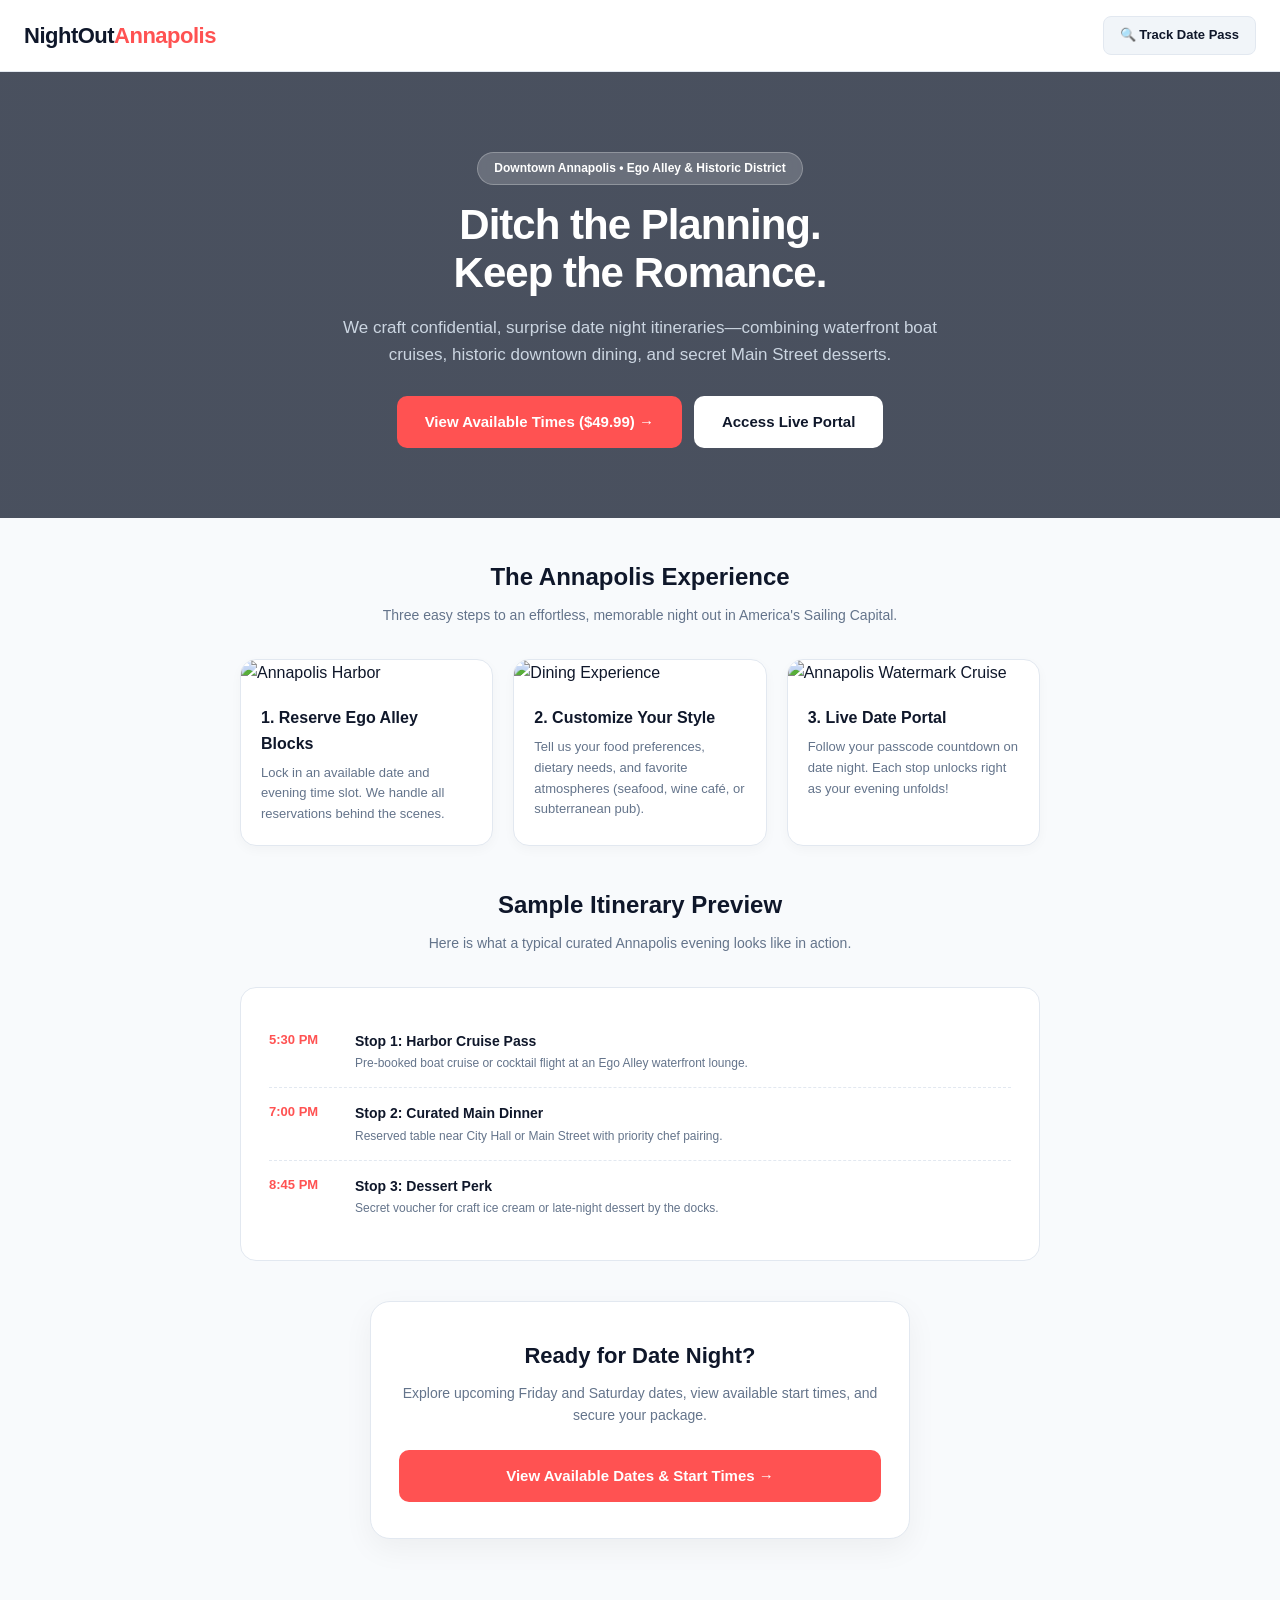
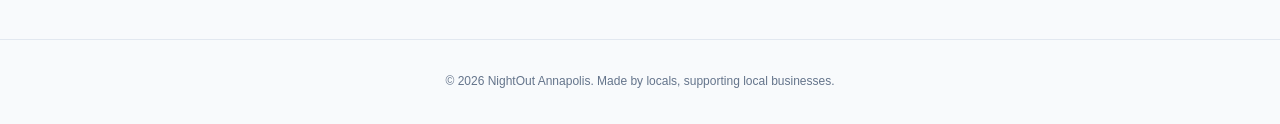
==== commit 9f1b1882: "Update index.html" ====
--- a/index.html
+++ b/index.html
@@ -32,17 +32,17 @@
         }
         .nav-btn:hover { background: #e2e8f0; }
 
-        /* Hero Banner with Background Image */
+        /* Hero Banner */
         .hero {
             position: relative;
             background: linear-gradient(rgba(15, 23, 42, 0.75), rgba(15, 23, 42, 0.75)), 
-                        url('https://images.unsplash.com/photo-1544551763-46a013bb70d5?auto=format&fit=crop&w=1200&q=80') center/cover no-repeat;
+                        url('https://images.unsplash.com/photo-1569263979104-865ab7cd8d13?auto=format&fit=crop&w=1200&q=80') center/cover no-repeat;
             color: #ffffff; text-align: center; padding: 80px 20px 70px 20px; margin-bottom: 40px;
         }
         .hero-badge {
-            display: inline-block; background: rgba(255, 255, 255, 0.15); color: #ffffff;
+            display: inline-block; background: rgba(255, 255, 255, 0.18); color: #ffffff;
             font-size: 12px; font-weight: 700; padding: 6px 16px; border-radius: 50px;
-            backdrop-filter: blur(4px); margin-bottom: 16px; border: 1px solid rgba(255, 255, 255, 0.2);
+            backdrop-filter: blur(4px); margin-bottom: 16px; border: 1px solid rgba(255, 255, 255, 0.25);
         }
         .hero h1 { font-size: 42px; font-weight: 900; line-height: 1.15; letter-spacing: -1px; margin-bottom: 16px; }
         .hero p { font-size: 17px; color: #cbd5e1; max-width: 600px; margin: 0 auto 28px auto; }
@@ -58,18 +58,16 @@
         .section-title { font-size: 24px; font-weight: 800; text-align: center; margin-bottom: 8px; }
         .section-subtitle { font-size: 14px; color: var(--text-muted); text-align: center; margin-bottom: 32px; }
 
-        /* Grid Cards with Images */
         .grid-3 { display: grid; grid-template-columns: repeat(auto-fit, minmax(240px, 1fr)); gap: 20px; }
         .card-with-img {
             background: #ffffff; border: 1px solid var(--border-color); border-radius: 16px; overflow: hidden;
             box-shadow: 0 4px 12px rgba(0,0,0,0.03); text-align: left;
         }
-        .card-img { width: 100%; height: 140px; object-fit: cover; }
+        .card-img { width: 100%; height: 150px; object-fit: cover; }
         .card-body { padding: 20px; }
         .card-body h3 { font-size: 16px; font-weight: 800; margin-bottom: 6px; }
         .card-body p { font-size: 13px; color: var(--text-muted); margin: 0; }
 
-        /* Sample Itinerary Container */
         .sample-box { background: #ffffff; border: 1px solid var(--border-color); border-radius: 16px; padding: 28px; }
         .sample-step { display: flex; gap: 16px; align-items: flex-start; padding: 14px 0; border-bottom: 1px dashed var(--border-color); }
         .sample-step:last-child { border-bottom: none; }
@@ -77,10 +75,9 @@
         .sample-desc h4 { font-size: 14px; font-weight: 700; margin-bottom: 2px; }
         .sample-desc p { font-size: 12px; color: var(--text-muted); margin: 0; }
 
-        /* Booking Card Modal */
         .form-modal-card {
             background: #ffffff; border: 1px solid var(--border-color); border-radius: 20px;
-            padding: 32px; box-shadow: 0 10px 30px rgba(0,0,0,0.05); max-width: 540px; margin: 0 auto;
+            padding: 36px 28px; box-shadow: 0 10px 30px rgba(0,0,0,0.05); max-width: 540px; margin: 0 auto; text-align: center;
         }
         .form-group { margin-bottom: 18px; text-align: left; }
         label { display: block; margin-bottom: 6px; font-weight: 700; font-size: 12px; color: var(--primary); text-transform: uppercase; }
@@ -103,11 +100,11 @@
     <main>
         <!-- HERO BANNER -->
         <div class="hero">
-            <span class="hero-badge">Downtown Annapolis, MD</span>
+            <span class="hero-badge">Downtown Annapolis • Ego Alley & Historic District</span>
             <h1>Ditch the Planning.<br>Keep the Romance.</h1>
-            <p>We craft confidential, surprise date night itineraries—combining waterfront activities, local dining, and secret dessert spots.</p>
+            <p>We craft confidential, surprise date night itineraries—combining waterfront boat cruises, historic downtown dining, and secret Main Street desserts.</p>
             <div style="display: flex; gap: 12px; justify-content: center; flex-wrap: wrap;">
-                <button class="btn" onclick="scrollToBooking()">Book A Date ($49.99) →</button>
+                <a href="booking.html" class="btn">View Available Times ($49.99) →</a>
                 <a href="tracker.html" class="btn btn-secondary">Access Live Portal</a>
             </div>
         </div>
@@ -115,28 +112,28 @@
         <!-- HOW IT WORKS -->
         <section id="howItWorks">
             <h2 class="section-title">The Annapolis Experience</h2>
-            <p class="section-subtitle">Three easy steps to an effortless, memorable night out downtown.</p>
+            <p class="section-subtitle">Three easy steps to an effortless, memorable night out in America's Sailing Capital.</p>
             
             <div class="grid-3">
                 <div class="card-with-img">
-                    <img src="https://images.unsplash.com/photo-1507525428034-b723cf961d3e?auto=format&fit=crop&w=600&q=80" class="card-img" alt="Annapolis Dock">
+                    <img src="https://images.unsplash.com/photo-1500530855697-b586d89ba3ee?auto=format&fit=crop&w=600&q=80" class="card-img" alt="Annapolis Harbor">
                     <div class="card-body">
-                        <h3>1. Reserve Your Weekend</h3>
-                        <p>Lock in an upcoming Friday or Saturday block for $49.99. We handle all reservations behind the scenes.</p>
+                        <h3>1. Reserve Ego Alley Blocks</h3>
+                        <p>Lock in an available date and evening time slot. We handle all reservations behind the scenes.</p>
                     </div>
                 </div>
                 <div class="card-with-img">
-                    <img src="https://images.unsplash.com/photo-1517248135467-4c7edcad34c4?auto=format&fit=crop&w=600&q=80" class="card-img" alt="Dining Experience">
+                    <img src="https://images.unsplash.com/photo-1555396273-367ea4eb4db5?auto=format&fit=crop&w=600&q=80" class="card-img" alt="Dining Experience">
                     <div class="card-body">
-                        <h3>2. Tailor Your Preferences</h3>
-                        <p>Tell us your food allergies, budget range, and preferred vibes (seafood, wine bar, or gastropub).</p>
+                        <h3>2. Customize Your Style</h3>
+                        <p>Tell us your food preferences, dietary needs, and favorite atmospheres (seafood, wine café, or subterranean pub).</p>
                     </div>
                 </div>
                 <div class="card-with-img">
-                    <img src="https://images.unsplash.com/photo-1514933651103-005eec06c04b?auto=format&fit=crop&w=600&q=80" class="card-img" alt="Cocktail Lounge">
+                    <img src="https://images.unsplash.com/photo-1507525428034-b723cf961d3e?auto=format&fit=crop&w=600&q=80" class="card-img" alt="Annapolis Watermark Cruise">
                     <div class="card-body">
                         <h3>3. Live Date Portal</h3>
-                        <p>Follow your live date countdown on date night. Each stop unlocks right as your evening unfolds!</p>
+                        <p>Follow your passcode countdown on date night. Each stop unlocks right as your evening unfolds!</p>
                     </div>
                 </div>
             </div>
@@ -145,54 +142,46 @@
         <!-- SAMPLE ITINERARY PREVIEW -->
         <section>
             <h2 class="section-title">Sample Itinerary Preview</h2>
-            <p class="section-subtitle">Here is what a typical curated Annapolis evening looks like.</p>
+            <p class="section-subtitle">Here is what a typical curated Annapolis evening looks like in action.</p>
 
             <div class="sample-box">
                 <div class="sample-step">
                     <div class="sample-time">5:30 PM</div>
                     <div class="sample-desc">
-                        <h4>Stop 1: Harbor Activity Pass</h4>
-                        <p>Pre-booked Ego Alley dock walk & custom cocktail flight at a West Street lounge.</p>
+                        <h4>Stop 1: Harbor Cruise Pass</h4>
+                        <p>Pre-booked boat cruise or cocktail flight at an Ego Alley waterfront lounge.</p>
                     </div>
                 </div>
                 <div class="sample-step">
                     <div class="sample-time">7:00 PM</div>
                     <div class="sample-desc">
                         <h4>Stop 2: Curated Main Dinner</h4>
-                        <p>Reserved table at a waterfront seafood hotspot or cozy subterranean wine cafe.</p>
+                        <p>Reserved table near City Hall or Main Street with priority chef pairing.</p>
                     </div>
                 </div>
                 <div class="sample-step">
                     <div class="sample-time">8:45 PM</div>
                     <div class="sample-desc">
                         <h4>Stop 3: Dessert Perk</h4>
-                        <p>Secret voucher for craft ice cream on Main Street.</p>
+                        <p>Secret voucher for craft ice cream or late-night dessert by the docks.</p>
                     </div>
                 </div>
             </div>
         </section>
 
-        <!-- BOOKING SECTION -->
+        <!-- BOOKING / PREFERENCES SECTION -->
         <section id="bookingSection">
-            <h2 class="section-title">Reserve Your Night Out</h2>
-            <p class="section-subtitle">Packages are limited to ensure priority merchant reservations.</p>
-
+            <!-- DISPLAYED BY DEFAULT: CLICKABLE BUTTON TO OPEN BOOKING PAGE -->
             <div id="bookingCard" class="form-modal-card">
-                <h3 style="font-size: 18px; margin-bottom: 12px; text-align: center;">Upcoming Availability</h3>
-                <div style="margin: 20px 0; display: flex; flex-direction: column; gap: 12px;">
-                    <div style="border: 1px solid var(--border-color); border-radius: 12px; padding: 16px; display: flex; justify-content: space-between; align-items: center;">
-                        <div style="text-align: left;">
-                            <h4 style="font-size: 15px;">Saturday, August 8</h4>
-                            <p style="font-size: 12px; color: var(--accent); font-weight: 700; margin: 0;">🔥 Only 2 Slots Left!</p>
-                        </div>
-                        <button class="btn" style="padding: 8px 16px; font-size: 13px;" onclick="triggerCheckout('Saturday, August 8')">Book ($49.99)</button>
-                    </div>
-                </div>
-            </div>
-
+                <h3 style="font-size: 22px; font-weight: 800; margin-bottom: 8px;">Ready for Date Night?</h3>
+                <p style="font-size: 14px; color: var(--text-muted); margin-bottom: 24px;">Explore upcoming Friday and Saturday dates, view available start times, and secure your package.</p>
+                <a href="booking.html" class="btn" style="width: 100%;">View Available Dates & Start Times →</a>
+            </div>
+
+            <!-- PREFERENCES FORM (REVEALED AUTOMATICALLY AFTER STRIPE PAYMENTS) -->
             <div id="preferencesCard" class="form-modal-card hidden">
-                <h3 style="font-size: 20px; font-weight: 800; margin-bottom: 8px; text-align: center;">Payment Confirmed! 🎉</h3>
-                <p style="font-size: 13px; color: var(--text-muted); margin-bottom: 20px; text-align: center;">Tell us your preferences to receive your passcode:</p>
+                <h3 style="font-size: 20px; font-weight: 800; margin-bottom: 8px;">Payment Confirmed! 🎉</h3>
+                <p style="font-size: 13px; color: var(--text-muted); margin-bottom: 20px;">Tell us your preferences to receive your passcode:</p>
                 
                 <form id="preferencesForm">
                     <div class="form-group">
@@ -239,18 +228,14 @@
     <footer>&copy; 2026 NightOut Annapolis. Made by locals, supporting local businesses.</footer>
 
     <script>
-        const STRIPE_LINK = "https://buy.stripe.com/test_6oU8wP7Hr5ese13cwVbII00";
         const GOOGLE_SCRIPT_URL = "https://script.google.com/macros/s/AKfycbzK5qTseJuvbgz7uOT056mxcE2o-JESYaNkLnEhcASWbCfFkzxJ-SFBcqgxnPk8jW7-/exec";
-
-        function scrollToBooking() { document.getElementById('bookingSection').scrollIntoView({ behavior: 'smooth' }); }
-        function triggerCheckout(date) { localStorage.setItem('chosenDate', date); window.location.href = STRIPE_LINK; }
 
         window.addEventListener('DOMContentLoaded', () => {
             const urlParams = new URLSearchParams(window.location.search);
             if (window.location.hash === '#success' || urlParams.get('success') === 'true') {
                 document.getElementById('bookingCard').classList.add('hidden');
                 document.getElementById('preferencesCard').classList.remove('hidden');
-                scrollToBooking();
+                document.getElementById('bookingSection').scrollIntoView({ behavior: 'smooth' });
             }
         });
 
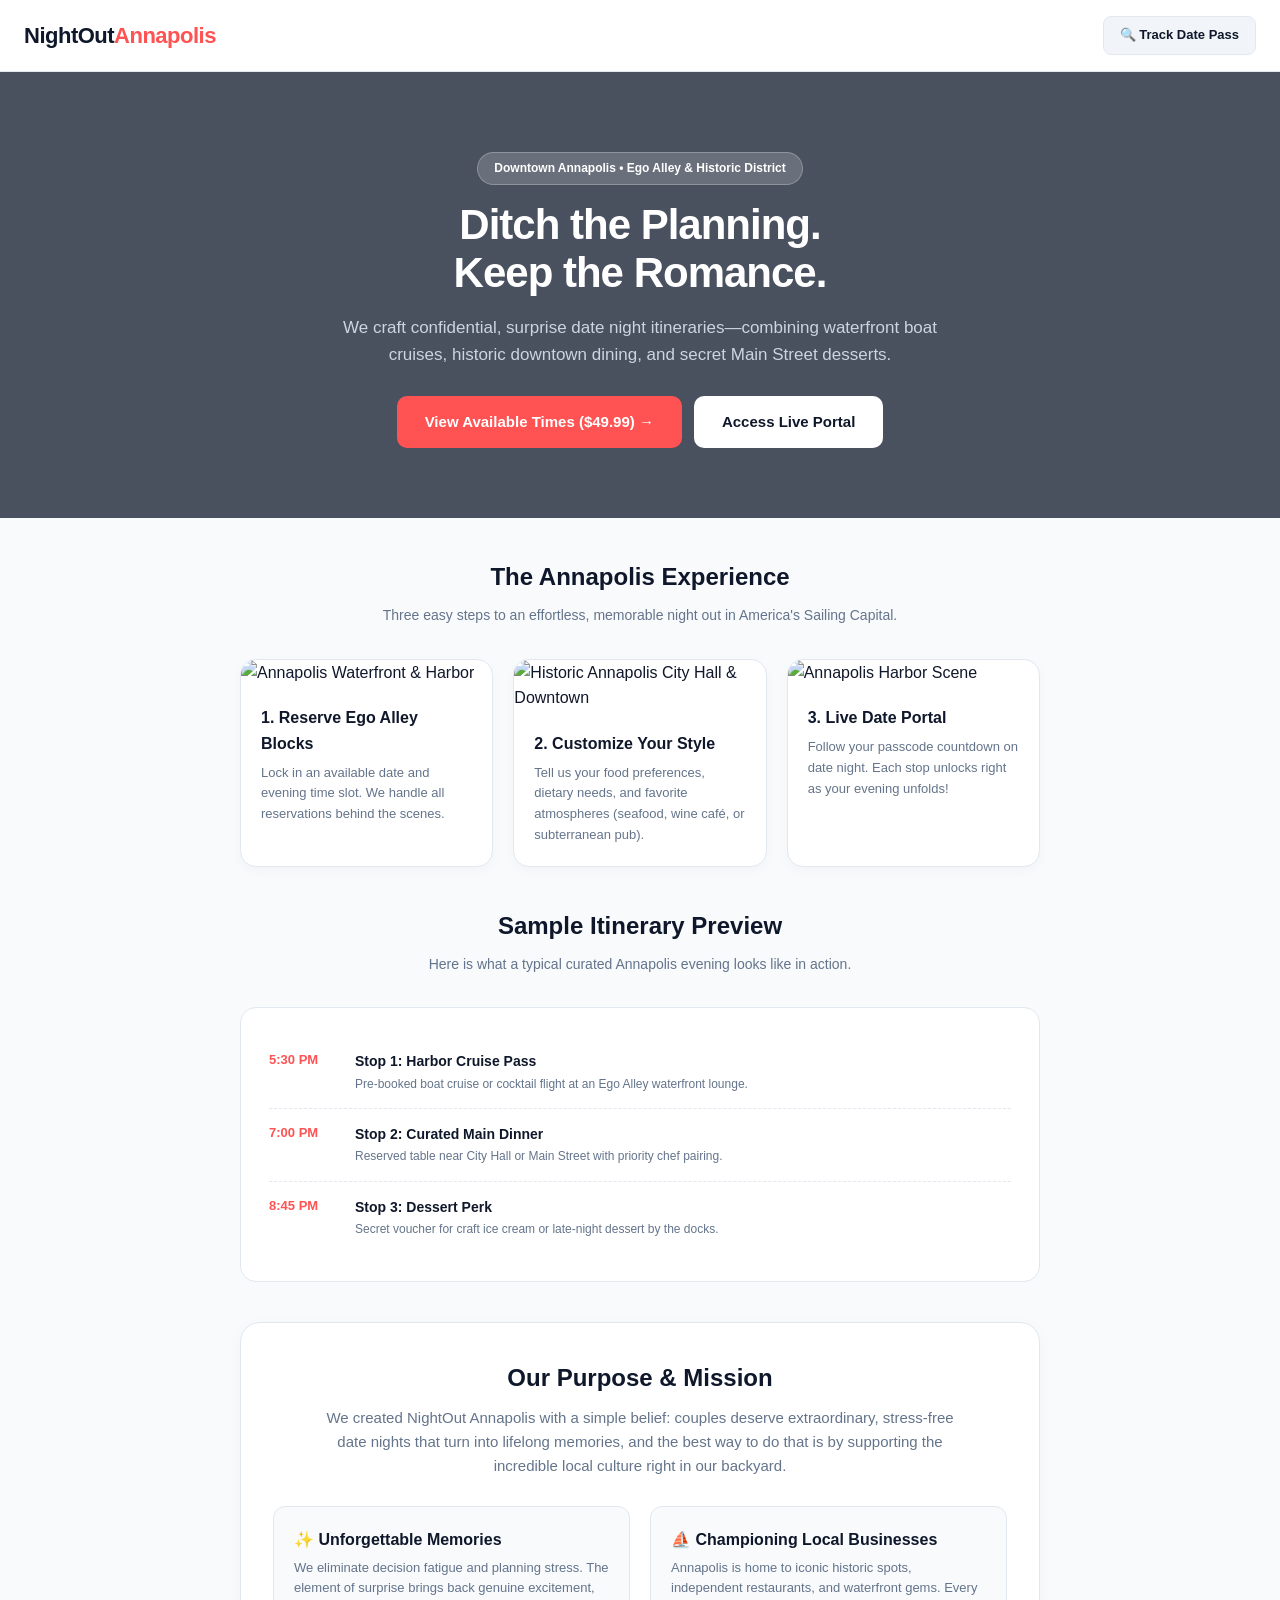
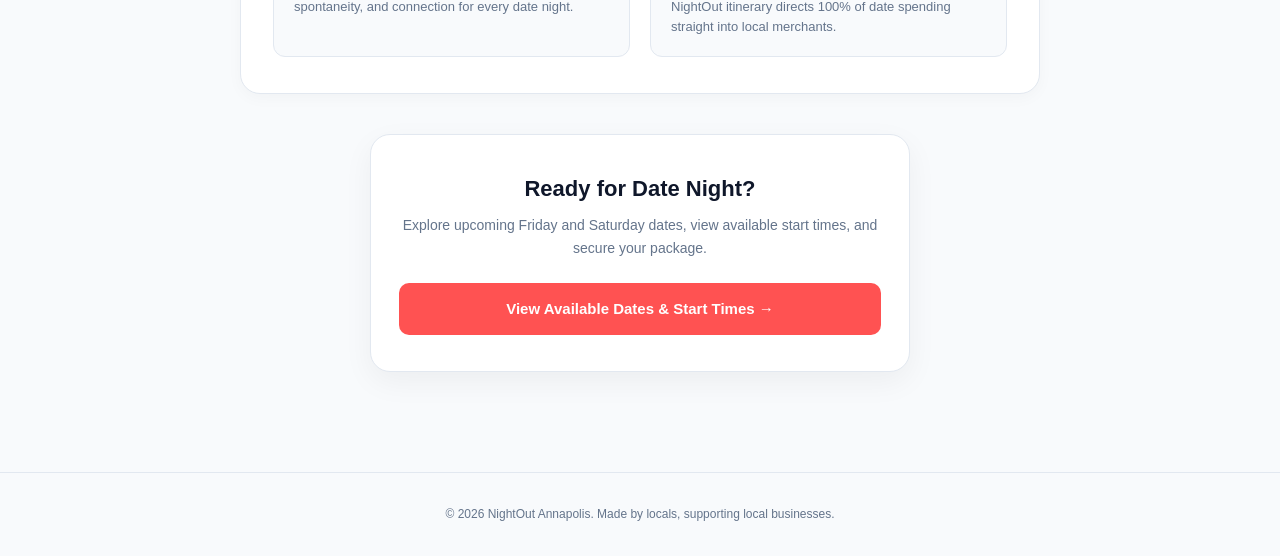
==== commit 92df4644: "Update index.html" ====
--- a/index.html
+++ b/index.html
@@ -36,7 +36,7 @@
         .hero {
             position: relative;
             background: linear-gradient(rgba(15, 23, 42, 0.75), rgba(15, 23, 42, 0.75)), 
-                        url('https://images.unsplash.com/photo-1569263979104-865ab7cd8d13?auto=format&fit=crop&w=1200&q=80') center/cover no-repeat;
+                        url('https://www.annapolis.gov/ImageRepository/Document?documentID=18540') center/cover no-repeat;
             color: #ffffff; text-align: center; padding: 80px 20px 70px 20px; margin-bottom: 40px;
         }
         .hero-badge {
@@ -63,10 +63,45 @@
             background: #ffffff; border: 1px solid var(--border-color); border-radius: 16px; overflow: hidden;
             box-shadow: 0 4px 12px rgba(0,0,0,0.03); text-align: left;
         }
-        .card-img { width: 100%; height: 150px; object-fit: cover; }
+        .card-img { width: 100%; height: 160px; object-fit: cover; }
         .card-body { padding: 20px; }
         .card-body h3 { font-size: 16px; font-weight: 800; margin-bottom: 6px; }
         .card-body p { font-size: 13px; color: var(--text-muted); margin: 0; }
+
+        /* About Us Section Styling */
+        .about-card {
+            background: #ffffff;
+            border: 1px solid var(--border-color);
+            border-radius: 20px;
+            padding: 36px 32px;
+            box-shadow: 0 4px 16px rgba(0,0,0,0.03);
+            text-align: center;
+        }
+        .about-grid {
+            display: grid;
+            grid-template-columns: repeat(auto-fit, minmax(220px, 1fr));
+            gap: 20px;
+            margin-top: 28px;
+            text-align: left;
+        }
+        .about-pillar {
+            background: #f8fafc;
+            border: 1px solid var(--border-color);
+            border-radius: 12px;
+            padding: 20px;
+        }
+        .about-pillar h4 {
+            font-size: 16px;
+            font-weight: 800;
+            margin-bottom: 6px;
+            color: var(--primary);
+        }
+        .about-pillar p {
+            font-size: 13px;
+            color: var(--text-muted);
+            margin: 0;
+            line-height: 1.5;
+        }
 
         .sample-box { background: #ffffff; border: 1px solid var(--border-color); border-radius: 16px; padding: 28px; }
         .sample-step { display: flex; gap: 16px; align-items: flex-start; padding: 14px 0; border-bottom: 1px dashed var(--border-color); }
@@ -116,21 +151,21 @@
             
             <div class="grid-3">
                 <div class="card-with-img">
-                    <img src="https://images.unsplash.com/photo-1500530855697-b586d89ba3ee?auto=format&fit=crop&w=600&q=80" class="card-img" alt="Annapolis Harbor">
+                    <img src="https://www.annapolis.gov/PhotoGallery/31/dscn3063.jpg" class="card-img" alt="Annapolis Waterfront & Harbor">
                     <div class="card-body">
                         <h3>1. Reserve Ego Alley Blocks</h3>
                         <p>Lock in an available date and evening time slot. We handle all reservations behind the scenes.</p>
                     </div>
                 </div>
                 <div class="card-with-img">
-                    <img src="https://images.unsplash.com/photo-1555396273-367ea4eb4db5?auto=format&fit=crop&w=600&q=80" class="card-img" alt="Dining Experience">
+                    <img src="https://www.annapolis.gov/ImageRepository/Document?documentID=18540" class="card-img" alt="Historic Annapolis City Hall & Downtown">
                     <div class="card-body">
                         <h3>2. Customize Your Style</h3>
                         <p>Tell us your food preferences, dietary needs, and favorite atmospheres (seafood, wine café, or subterranean pub).</p>
                     </div>
                 </div>
                 <div class="card-with-img">
-                    <img src="https://images.unsplash.com/photo-1507525428034-b723cf961d3e?auto=format&fit=crop&w=600&q=80" class="card-img" alt="Annapolis Watermark Cruise">
+                    <img src="https://encrypted-tbn0.gstatic.com/images?q=tbn:ANd9GcQ40_DTo6qnZ7VQgvxo6KxEm5HqaQjsruA-_QVmk8aY9A&s" class="card-img" alt="Annapolis Harbor Scene">
                     <div class="card-body">
                         <h3>3. Live Date Portal</h3>
                         <p>Follow your passcode countdown on date night. Each stop unlocks right as your evening unfolds!</p>
@@ -169,16 +204,35 @@
             </div>
         </section>
 
+        <!-- ABOUT US SECTION -->
+        <section id="aboutUs">
+            <div class="about-card">
+                <h2 class="section-title">Our Purpose & Mission</h2>
+                <p style="font-size: 15px; color: var(--text-muted); max-width: 640px; margin: 0 auto;">
+                    We created NightOut Annapolis with a simple belief: couples deserve extraordinary, stress-free date nights that turn into lifelong memories, and the best way to do that is by supporting the incredible local culture right in our backyard.
+                </p>
+
+                <div class="about-grid">
+                    <div class="about-pillar">
+                        <h4>✨ Unforgettable Memories</h4>
+                        <p>We eliminate decision fatigue and planning stress. The element of surprise brings back genuine excitement, spontaneity, and connection for every date night.</p>
+                    </div>
+                    <div class="about-pillar">
+                        <h4>⛵ Championing Local Businesses</h4>
+                        <p>Annapolis is home to iconic historic spots, independent restaurants, and waterfront gems. Every NightOut itinerary directs 100% of date spending straight into local merchants.</p>
+                    </div>
+                </div>
+            </div>
+        </section>
+
         <!-- BOOKING / PREFERENCES SECTION -->
         <section id="bookingSection">
-            <!-- DISPLAYED BY DEFAULT: CLICKABLE BUTTON TO OPEN BOOKING PAGE -->
             <div id="bookingCard" class="form-modal-card">
                 <h3 style="font-size: 22px; font-weight: 800; margin-bottom: 8px;">Ready for Date Night?</h3>
                 <p style="font-size: 14px; color: var(--text-muted); margin-bottom: 24px;">Explore upcoming Friday and Saturday dates, view available start times, and secure your package.</p>
                 <a href="booking.html" class="btn" style="width: 100%;">View Available Dates & Start Times →</a>
             </div>
 
-            <!-- PREFERENCES FORM (REVEALED AUTOMATICALLY AFTER STRIPE PAYMENTS) -->
             <div id="preferencesCard" class="form-modal-card hidden">
                 <h3 style="font-size: 20px; font-weight: 800; margin-bottom: 8px;">Payment Confirmed! 🎉</h3>
                 <p style="font-size: 13px; color: var(--text-muted); margin-bottom: 20px;">Tell us your preferences to receive your passcode:</p>
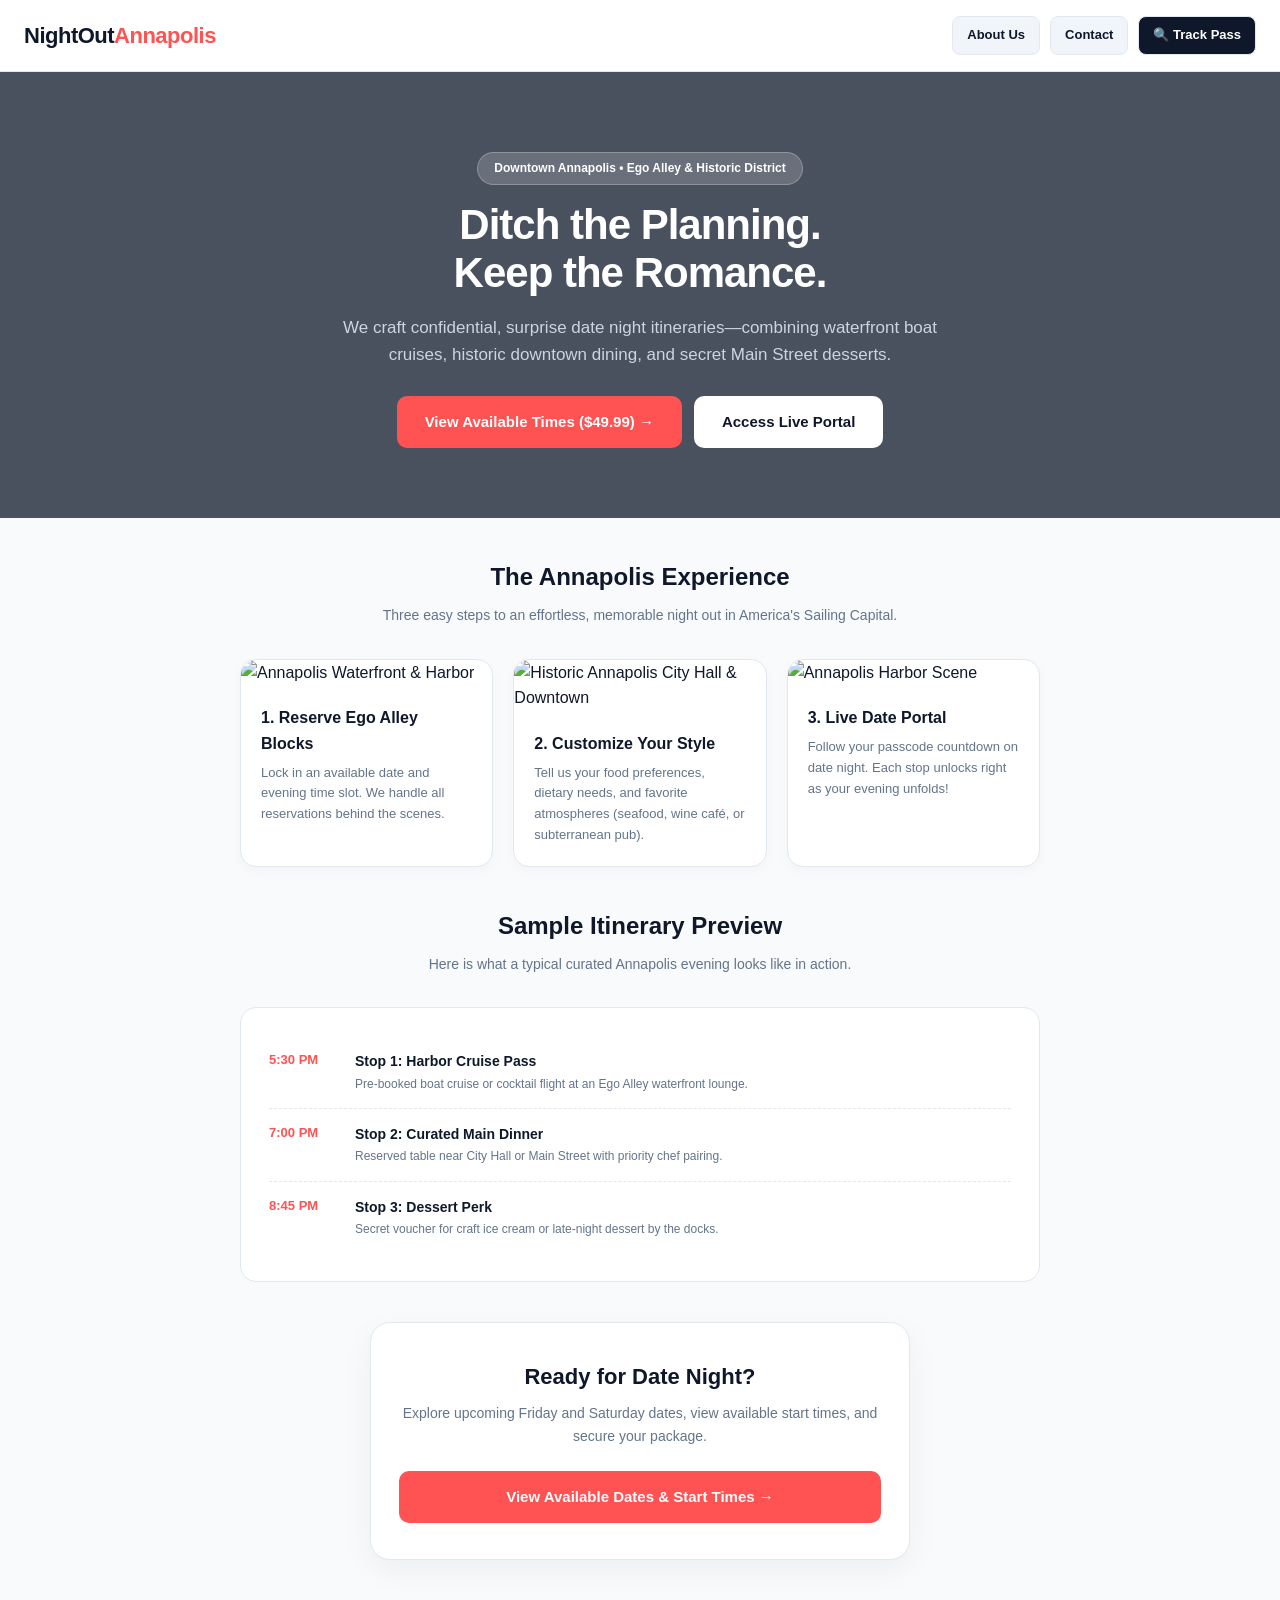
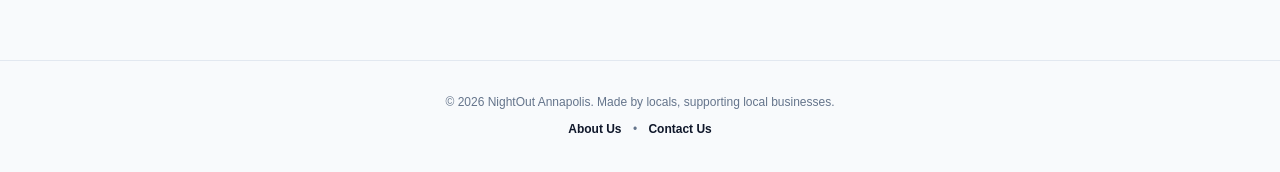
==== commit 71226cf6: "Update index.html" ====
--- a/index.html
+++ b/index.html
@@ -26,9 +26,10 @@
         }
         .logo { font-size: 22px; font-weight: 900; color: var(--primary); text-decoration: none; letter-spacing: -0.5px; }
         .logo span { color: var(--accent); }
+        .nav-links { display: flex; gap: 10px; align-items: center; }
         .nav-btn {
             background: #f1f5f9; color: var(--primary); border: 1px solid var(--border-color);
-            padding: 8px 16px; border-radius: 8px; font-size: 13px; font-weight: 700; text-decoration: none; transition: 0.2s;
+            padding: 8px 14px; border-radius: 8px; font-size: 13px; font-weight: 700; text-decoration: none; transition: 0.2s;
         }
         .nav-btn:hover { background: #e2e8f0; }
 
@@ -68,41 +69,6 @@
         .card-body h3 { font-size: 16px; font-weight: 800; margin-bottom: 6px; }
         .card-body p { font-size: 13px; color: var(--text-muted); margin: 0; }
 
-        /* About Us Section Styling */
-        .about-card {
-            background: #ffffff;
-            border: 1px solid var(--border-color);
-            border-radius: 20px;
-            padding: 36px 32px;
-            box-shadow: 0 4px 16px rgba(0,0,0,0.03);
-            text-align: center;
-        }
-        .about-grid {
-            display: grid;
-            grid-template-columns: repeat(auto-fit, minmax(220px, 1fr));
-            gap: 20px;
-            margin-top: 28px;
-            text-align: left;
-        }
-        .about-pillar {
-            background: #f8fafc;
-            border: 1px solid var(--border-color);
-            border-radius: 12px;
-            padding: 20px;
-        }
-        .about-pillar h4 {
-            font-size: 16px;
-            font-weight: 800;
-            margin-bottom: 6px;
-            color: var(--primary);
-        }
-        .about-pillar p {
-            font-size: 13px;
-            color: var(--text-muted);
-            margin: 0;
-            line-height: 1.5;
-        }
-
         .sample-box { background: #ffffff; border: 1px solid var(--border-color); border-radius: 16px; padding: 28px; }
         .sample-step { display: flex; gap: 16px; align-items: flex-start; padding: 14px 0; border-bottom: 1px dashed var(--border-color); }
         .sample-step:last-child { border-bottom: none; }
@@ -122,14 +88,22 @@
         }
 
         .hidden { display: none !important; }
-        footer { text-align: center; padding: 32px 20px; font-size: 12px; color: var(--text-muted); border-top: 1px solid var(--border-color); margin-top: 60px; }
+        footer {
+            text-align: center; padding: 32px 20px; font-size: 12px; color: var(--text-muted);
+            border-top: 1px solid var(--border-color); margin-top: 60px;
+        }
+        footer a { color: var(--primary); text-decoration: none; font-weight: 700; margin: 0 8px; }
     </style>
 </head>
 <body>
 
     <header>
         <a href="index.html" class="logo">NightOut<span>Annapolis</span></a>
-        <a href="tracker.html" class="nav-btn">🔍 Track Date Pass</a>
+        <div class="nav-links">
+            <a href="about.html" class="nav-btn">About Us</a>
+            <a href="contact.html" class="nav-btn">Contact</a>
+            <a href="tracker.html" class="nav-btn" style="background: var(--primary); color: #fff;">🔍 Track Pass</a>
+        </div>
     </header>
 
     <main>
@@ -204,27 +178,6 @@
             </div>
         </section>
 
-        <!-- ABOUT US SECTION -->
-        <section id="aboutUs">
-            <div class="about-card">
-                <h2 class="section-title">Our Purpose & Mission</h2>
-                <p style="font-size: 15px; color: var(--text-muted); max-width: 640px; margin: 0 auto;">
-                    We created NightOut Annapolis with a simple belief: couples deserve extraordinary, stress-free date nights that turn into lifelong memories, and the best way to do that is by supporting the incredible local culture right in our backyard.
-                </p>
-
-                <div class="about-grid">
-                    <div class="about-pillar">
-                        <h4>✨ Unforgettable Memories</h4>
-                        <p>We eliminate decision fatigue and planning stress. The element of surprise brings back genuine excitement, spontaneity, and connection for every date night.</p>
-                    </div>
-                    <div class="about-pillar">
-                        <h4>⛵ Championing Local Businesses</h4>
-                        <p>Annapolis is home to iconic historic spots, independent restaurants, and waterfront gems. Every NightOut itinerary directs 100% of date spending straight into local merchants.</p>
-                    </div>
-                </div>
-            </div>
-        </section>
-
         <!-- BOOKING / PREFERENCES SECTION -->
         <section id="bookingSection">
             <div id="bookingCard" class="form-modal-card">
@@ -279,7 +232,12 @@
         </section>
     </main>
 
-    <footer>&copy; 2026 NightOut Annapolis. Made by locals, supporting local businesses.</footer>
+    <footer>
+        &copy; 2026 NightOut Annapolis. Made by locals, supporting local businesses.
+        <div style="margin-top: 8px;">
+            <a href="about.html">About Us</a> • <a href="contact.html">Contact Us</a>
+        </div>
+    </footer>
 
     <script>
         const GOOGLE_SCRIPT_URL = "https://script.google.com/macros/s/AKfycbzK5qTseJuvbgz7uOT056mxcE2o-JESYaNkLnEhcASWbCfFkzxJ-SFBcqgxnPk8jW7-/exec";
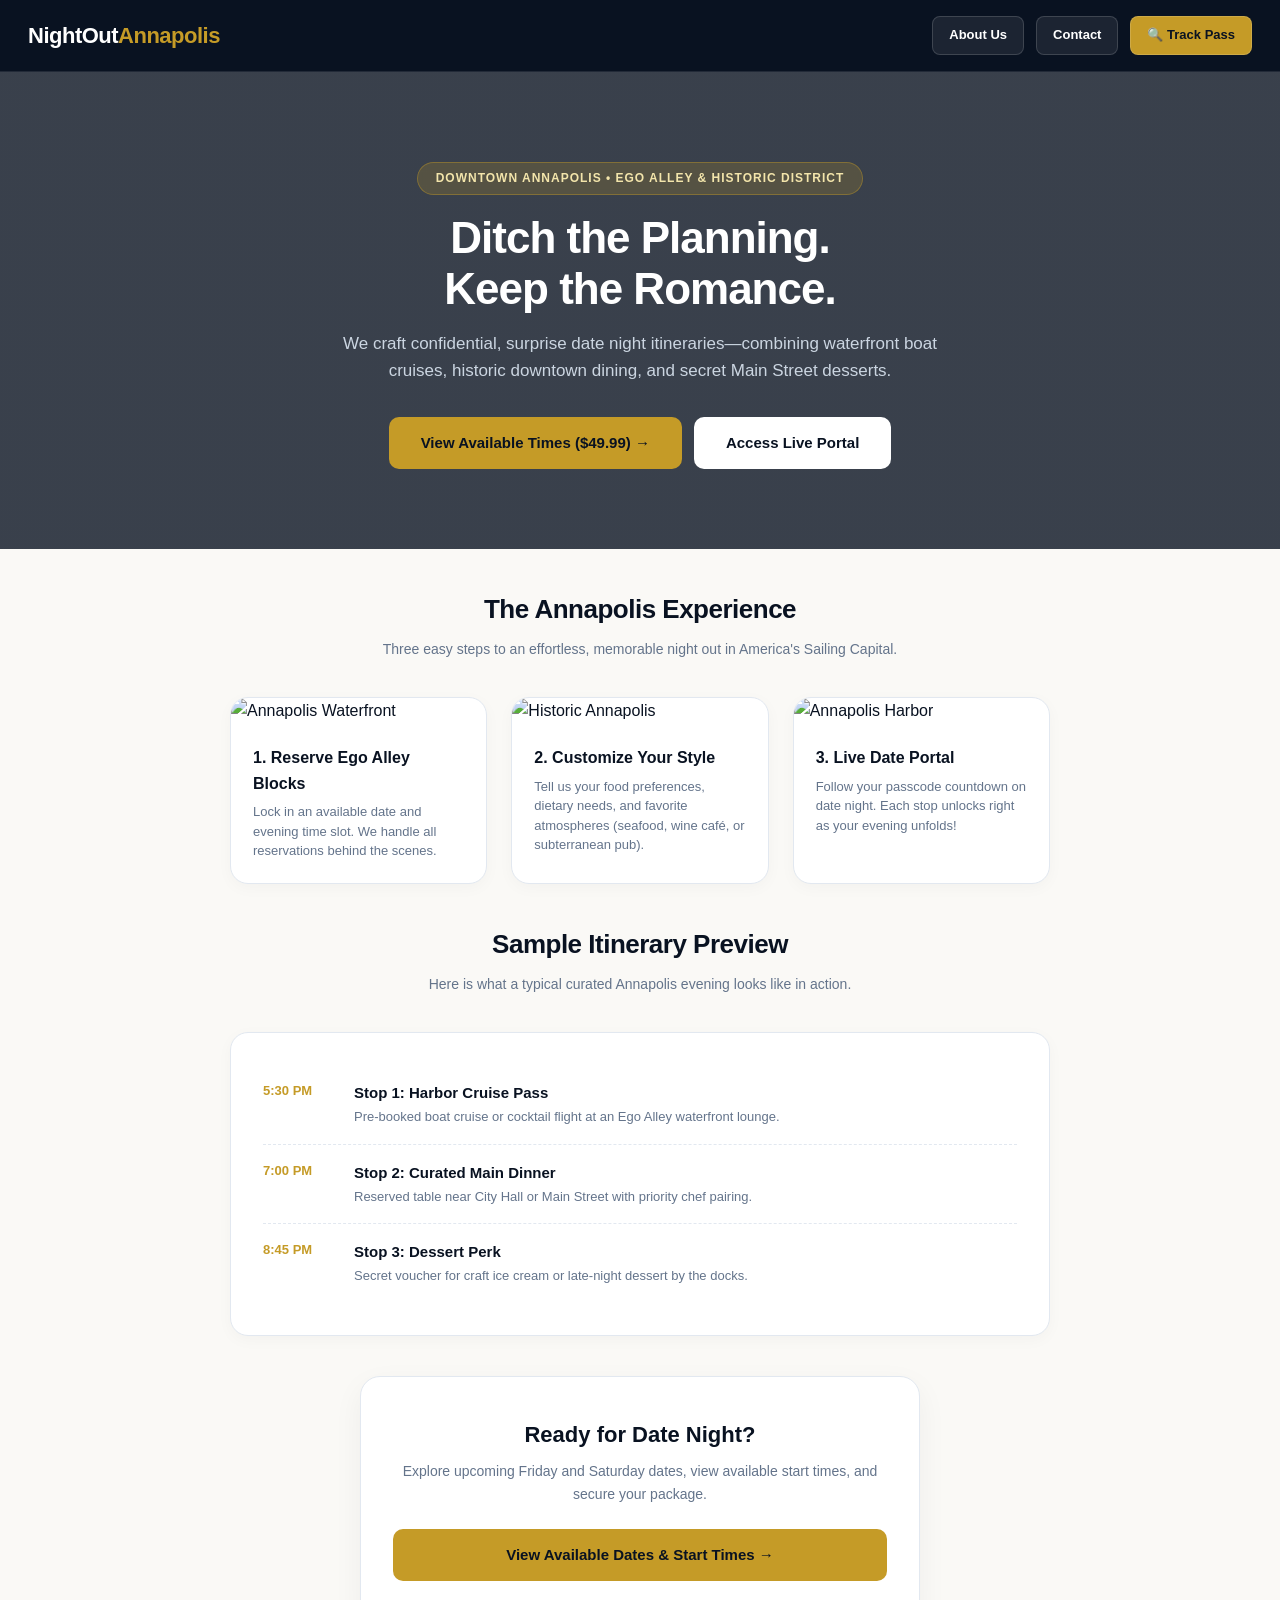
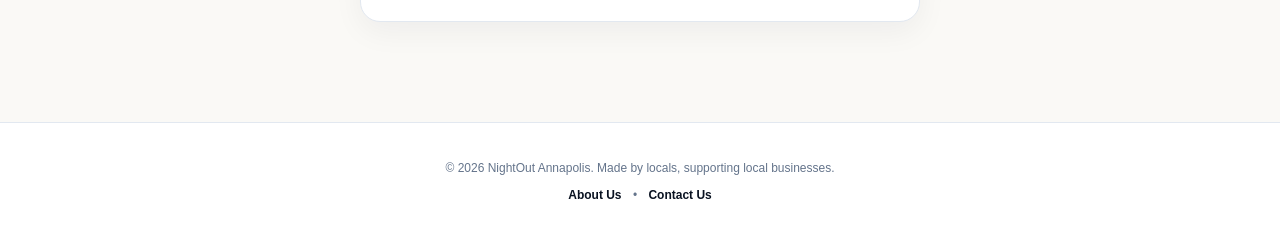
==== commit 57fe8326: "Update index.html" ====
--- a/index.html
+++ b/index.html
@@ -6,13 +6,13 @@
     <title>NightOut Annapolis — Fully Curated Surprises for Couples</title>
     <style>
         :root {
-            --bg-color: #f8fafc;
+            --bg-color: #FAF9F6;
             --card-bg: #ffffff;
-            --primary: #0f172a;
-            --accent: #ff5252;
-            --text-main: #0f172a;
+            --primary: #091221;
+            --accent: #C59B27;
+            --text-main: #091221;
             --text-muted: #64748b;
-            --border-color: #e2e8f0;
+            --border-color: #E2E8F0;
         }
 
         * { box-sizing: border-box; margin: 0; padding: 0; font-family: -apple-system, BlinkMacSystemFont, "Segoe UI", Roboto, sans-serif; }
@@ -20,65 +20,64 @@
         body { background-color: var(--bg-color); color: var(--text-main); line-height: 1.6; display: flex; flex-direction: column; min-height: 100vh; }
 
         header {
-            background: rgba(255, 255, 255, 0.95); backdrop-filter: blur(8px);
-            border-bottom: 1px solid var(--border-color); position: sticky; top: 0; z-index: 100;
-            padding: 16px 24px; display: flex; justify-content: space-between; align-items: center;
-        }
-        .logo { font-size: 22px; font-weight: 900; color: var(--primary); text-decoration: none; letter-spacing: -0.5px; }
+            background: #091221; border-bottom: 1px solid rgba(255,255,255,0.1);
+            position: sticky; top: 0; z-index: 100;
+            padding: 16px 28px; display: flex; justify-content: space-between; align-items: center;
+        }
+        .logo { font-size: 22px; font-weight: 900; color: #ffffff; text-decoration: none; letter-spacing: -0.5px; }
         .logo span { color: var(--accent); }
-        .nav-links { display: flex; gap: 10px; align-items: center; }
+        .nav-links { display: flex; gap: 12px; align-items: center; }
         .nav-btn {
-            background: #f1f5f9; color: var(--primary); border: 1px solid var(--border-color);
-            padding: 8px 14px; border-radius: 8px; font-size: 13px; font-weight: 700; text-decoration: none; transition: 0.2s;
-        }
-        .nav-btn:hover { background: #e2e8f0; }
-
-        /* Hero Banner */
+            background: rgba(255,255,255,0.08); color: #ffffff; border: 1px solid rgba(255,255,255,0.15);
+            padding: 8px 16px; border-radius: 8px; font-size: 13px; font-weight: 700; text-decoration: none; transition: all 0.2s;
+        }
+        .nav-btn:hover { background: rgba(255,255,255,0.18); }
+
         .hero {
             position: relative;
-            background: linear-gradient(rgba(15, 23, 42, 0.75), rgba(15, 23, 42, 0.75)), 
+            background: linear-gradient(rgba(9, 18, 33, 0.8), rgba(9, 18, 33, 0.8)), 
                         url('https://www.annapolis.gov/ImageRepository/Document?documentID=18540') center/cover no-repeat;
-            color: #ffffff; text-align: center; padding: 80px 20px 70px 20px; margin-bottom: 40px;
+            color: #ffffff; text-align: center; padding: 90px 20px 80px 20px; margin-bottom: 40px;
         }
         .hero-badge {
-            display: inline-block; background: rgba(255, 255, 255, 0.18); color: #ffffff;
-            font-size: 12px; font-weight: 700; padding: 6px 16px; border-radius: 50px;
-            backdrop-filter: blur(4px); margin-bottom: 16px; border: 1px solid rgba(255, 255, 255, 0.25);
-        }
-        .hero h1 { font-size: 42px; font-weight: 900; line-height: 1.15; letter-spacing: -1px; margin-bottom: 16px; }
-        .hero p { font-size: 17px; color: #cbd5e1; max-width: 600px; margin: 0 auto 28px auto; }
+            display: inline-block; background: rgba(197, 155, 39, 0.2); color: #F3E5AB;
+            font-size: 12px; font-weight: 700; padding: 6px 18px; border-radius: 50px;
+            backdrop-filter: blur(4px); margin-bottom: 18px; border: 1px solid rgba(197, 155, 39, 0.4); text-transform: uppercase; letter-spacing: 1px;
+        }
+        .hero h1 { font-size: 44px; font-weight: 900; line-height: 1.15; letter-spacing: -1px; margin-bottom: 16px; }
+        .hero p { font-size: 17px; color: #cbd5e1; max-width: 620px; margin: 0 auto 32px auto; font-weight: 400; }
 
         .btn {
-            background-color: var(--accent); color: white; border: none; padding: 14px 28px;
-            font-size: 15px; font-weight: 700; border-radius: 10px; cursor: pointer; text-decoration: none; display: inline-block; transition: 0.2s;
-        }
-        .btn:hover { background-color: #e04343; }
+            background-color: var(--accent); color: #091221; border: none; padding: 14px 32px;
+            font-size: 15px; font-weight: 800; border-radius: 10px; cursor: pointer; text-decoration: none; display: inline-block; transition: all 0.2s;
+        }
+        .btn:hover { background-color: #d8aa2e; transform: translateY(-1px); }
         .btn-secondary { background: #ffffff; color: var(--primary); }
 
-        section { max-width: 840px; margin: 40px auto; padding: 0 20px; }
-        .section-title { font-size: 24px; font-weight: 800; text-align: center; margin-bottom: 8px; }
-        .section-subtitle { font-size: 14px; color: var(--text-muted); text-align: center; margin-bottom: 32px; }
-
-        .grid-3 { display: grid; grid-template-columns: repeat(auto-fit, minmax(240px, 1fr)); gap: 20px; }
+        section { max-width: 860px; margin: 40px auto; padding: 0 20px; }
+        .section-title { font-size: 26px; font-weight: 900; text-align: center; margin-bottom: 8px; color: var(--primary); letter-spacing: -0.5px; }
+        .section-subtitle { font-size: 14px; color: var(--text-muted); text-align: center; margin-bottom: 36px; }
+
+        .grid-3 { display: grid; grid-template-columns: repeat(auto-fit, minmax(250px, 1fr)); gap: 24px; }
         .card-with-img {
-            background: #ffffff; border: 1px solid var(--border-color); border-radius: 16px; overflow: hidden;
-            box-shadow: 0 4px 12px rgba(0,0,0,0.03); text-align: left;
+            background: #ffffff; border: 1px solid var(--border-color); border-radius: 18px; overflow: hidden;
+            box-shadow: 0 4px 16px rgba(9, 18, 33, 0.03); text-align: left;
         }
         .card-img { width: 100%; height: 160px; object-fit: cover; }
-        .card-body { padding: 20px; }
-        .card-body h3 { font-size: 16px; font-weight: 800; margin-bottom: 6px; }
-        .card-body p { font-size: 13px; color: var(--text-muted); margin: 0; }
-
-        .sample-box { background: #ffffff; border: 1px solid var(--border-color); border-radius: 16px; padding: 28px; }
-        .sample-step { display: flex; gap: 16px; align-items: flex-start; padding: 14px 0; border-bottom: 1px dashed var(--border-color); }
+        .card-body { padding: 22px; }
+        .card-body h3 { font-size: 16px; font-weight: 800; margin-bottom: 6px; color: var(--primary); }
+        .card-body p { font-size: 13px; color: var(--text-muted); margin: 0; line-height: 1.5; }
+
+        .sample-box { background: #ffffff; border: 1px solid var(--border-color); border-radius: 18px; padding: 32px; box-shadow: 0 4px 16px rgba(9, 18, 33, 0.03); }
+        .sample-step { display: flex; gap: 16px; align-items: flex-start; padding: 16px 0; border-bottom: 1px dashed var(--border-color); }
         .sample-step:last-child { border-bottom: none; }
-        .sample-time { font-weight: 800; font-size: 13px; color: var(--accent); width: 70px; flex-shrink: 0; }
-        .sample-desc h4 { font-size: 14px; font-weight: 700; margin-bottom: 2px; }
-        .sample-desc p { font-size: 12px; color: var(--text-muted); margin: 0; }
+        .sample-time { font-weight: 800; font-size: 13px; color: var(--accent); width: 75px; flex-shrink: 0; }
+        .sample-desc h4 { font-size: 15px; font-weight: 800; margin-bottom: 2px; color: var(--primary); }
+        .sample-desc p { font-size: 13px; color: var(--text-muted); margin: 0; }
 
         .form-modal-card {
             background: #ffffff; border: 1px solid var(--border-color); border-radius: 20px;
-            padding: 36px 28px; box-shadow: 0 10px 30px rgba(0,0,0,0.05); max-width: 540px; margin: 0 auto; text-align: center;
+            padding: 40px 32px; box-shadow: 0 10px 30px rgba(9, 18, 33, 0.05); max-width: 560px; margin: 0 auto; text-align: center;
         }
         .form-group { margin-bottom: 18px; text-align: left; }
         label { display: block; margin-bottom: 6px; font-weight: 700; font-size: 12px; color: var(--primary); text-transform: uppercase; }
@@ -89,8 +88,8 @@
 
         .hidden { display: none !important; }
         footer {
-            text-align: center; padding: 32px 20px; font-size: 12px; color: var(--text-muted);
-            border-top: 1px solid var(--border-color); margin-top: 60px;
+            text-align: center; padding: 36px 20px; font-size: 12px; color: var(--text-muted);
+            border-top: 1px solid var(--border-color); margin-top: 60px; background: #ffffff;
         }
         footer a { color: var(--primary); text-decoration: none; font-weight: 700; margin: 0 8px; }
     </style>
@@ -102,12 +101,11 @@
         <div class="nav-links">
             <a href="about.html" class="nav-btn">About Us</a>
             <a href="contact.html" class="nav-btn">Contact</a>
-            <a href="tracker.html" class="nav-btn" style="background: var(--primary); color: #fff;">🔍 Track Pass</a>
+            <a href="tracker.html" class="nav-btn" style="background: var(--accent); color: #091221;">🔍 Track Pass</a>
         </div>
     </header>
 
     <main>
-        <!-- HERO BANNER -->
         <div class="hero">
             <span class="hero-badge">Downtown Annapolis • Ego Alley & Historic District</span>
             <h1>Ditch the Planning.<br>Keep the Romance.</h1>
@@ -118,28 +116,27 @@
             </div>
         </div>
 
-        <!-- HOW IT WORKS -->
         <section id="howItWorks">
             <h2 class="section-title">The Annapolis Experience</h2>
             <p class="section-subtitle">Three easy steps to an effortless, memorable night out in America's Sailing Capital.</p>
             
             <div class="grid-3">
                 <div class="card-with-img">
-                    <img src="https://www.annapolis.gov/PhotoGallery/31/dscn3063.jpg" class="card-img" alt="Annapolis Waterfront & Harbor">
+                    <img src="https://www.annapolis.gov/PhotoGallery/31/dscn3063.jpg" class="card-img" alt="Annapolis Waterfront">
                     <div class="card-body">
                         <h3>1. Reserve Ego Alley Blocks</h3>
                         <p>Lock in an available date and evening time slot. We handle all reservations behind the scenes.</p>
                     </div>
                 </div>
                 <div class="card-with-img">
-                    <img src="https://www.annapolis.gov/ImageRepository/Document?documentID=18540" class="card-img" alt="Historic Annapolis City Hall & Downtown">
+                    <img src="https://www.annapolis.gov/ImageRepository/Document?documentID=18540" class="card-img" alt="Historic Annapolis">
                     <div class="card-body">
                         <h3>2. Customize Your Style</h3>
                         <p>Tell us your food preferences, dietary needs, and favorite atmospheres (seafood, wine café, or subterranean pub).</p>
                     </div>
                 </div>
                 <div class="card-with-img">
-                    <img src="https://encrypted-tbn0.gstatic.com/images?q=tbn:ANd9GcQ40_DTo6qnZ7VQgvxo6KxEm5HqaQjsruA-_QVmk8aY9A&s" class="card-img" alt="Annapolis Harbor Scene">
+                    <img src="https://encrypted-tbn0.gstatic.com/images?q=tbn:ANd9GcQ40_DTo6qnZ7VQgvxo6KxEm5HqaQjsruA-_QVmk8aY9A&s" class="card-img" alt="Annapolis Harbor">
                     <div class="card-body">
                         <h3>3. Live Date Portal</h3>
                         <p>Follow your passcode countdown on date night. Each stop unlocks right as your evening unfolds!</p>
@@ -148,7 +145,6 @@
             </div>
         </section>
 
-        <!-- SAMPLE ITINERARY PREVIEW -->
         <section>
             <h2 class="section-title">Sample Itinerary Preview</h2>
             <p class="section-subtitle">Here is what a typical curated Annapolis evening looks like in action.</p>
@@ -178,16 +174,15 @@
             </div>
         </section>
 
-        <!-- BOOKING / PREFERENCES SECTION -->
         <section id="bookingSection">
             <div id="bookingCard" class="form-modal-card">
-                <h3 style="font-size: 22px; font-weight: 800; margin-bottom: 8px;">Ready for Date Night?</h3>
+                <h3 style="font-size: 22px; font-weight: 800; margin-bottom: 8px; color: var(--primary);">Ready for Date Night?</h3>
                 <p style="font-size: 14px; color: var(--text-muted); margin-bottom: 24px;">Explore upcoming Friday and Saturday dates, view available start times, and secure your package.</p>
-                <a href="booking.html" class="btn" style="width: 100%;">View Available Dates & Start Times →</a>
+                <a href="booking.html" class="btn" style="width: 100%; display: block;">View Available Dates & Start Times →</a>
             </div>
 
             <div id="preferencesCard" class="form-modal-card hidden">
-                <h3 style="font-size: 20px; font-weight: 800; margin-bottom: 8px;">Payment Confirmed! 🎉</h3>
+                <h3 style="font-size: 20px; font-weight: 800; margin-bottom: 8px; color: var(--primary);">Payment Confirmed! 🎉</h3>
                 <p style="font-size: 13px; color: var(--text-muted); margin-bottom: 20px;">Tell us your preferences to receive your passcode:</p>
                 
                 <form id="preferencesForm">
